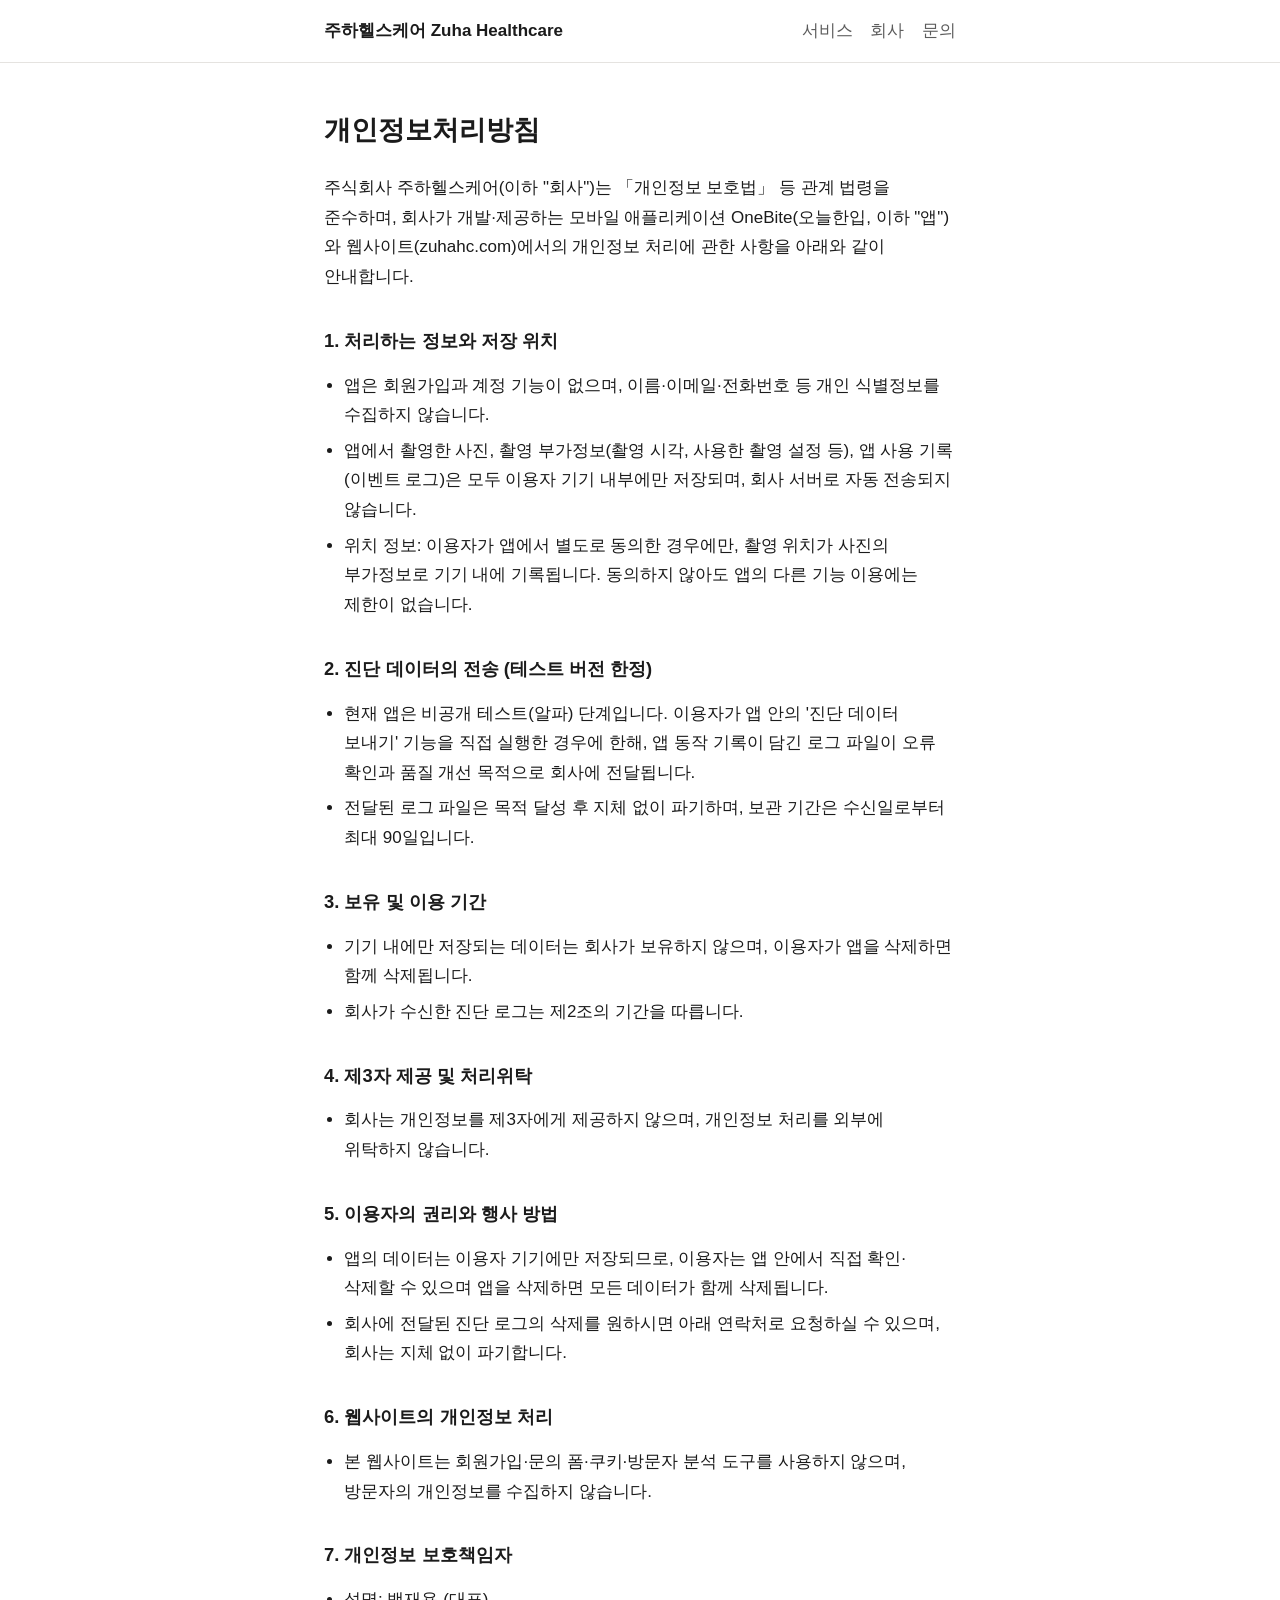
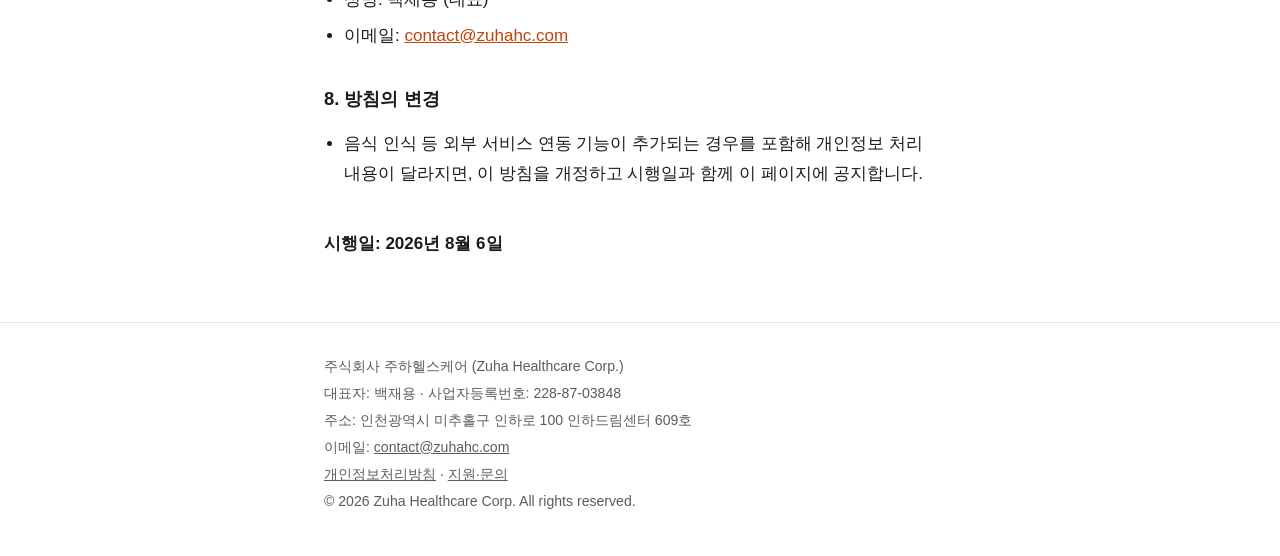
==== privacy/index.html @ 42229acb "Add files via upload hp v0.1" ====
<!doctype html>
<html lang="ko">
<head>
  <meta charset="utf-8">
  <meta name="viewport" content="width=device-width, initial-scale=1">
  <meta name="theme-color" content="#FFFFFF">
  <title>개인정보처리방침 — 주하헬스케어</title>
  <meta name="description" content="OneBite 앱과 주하헬스케어 웹사이트의 개인정보 처리에 관한 안내입니다.">
  <link rel="canonical" href="https://zuhahc.com/privacy/">
  <meta property="og:title" content="개인정보처리방침 — 주하헬스케어">
  <meta property="og:description" content="OneBite 앱과 주하헬스케어 웹사이트의 개인정보 처리에 관한 안내입니다.">
  <meta property="og:type" content="website">
  <meta property="og:url" content="https://zuhahc.com/privacy/">
  <meta property="og:image" content="https://zuhahc.com/assets/og-image.png">
  <link rel="icon" href="/assets/favicon.svg" type="image/svg+xml">
  <link rel="apple-touch-icon" href="/assets/apple-touch-icon.png">
  <link rel="stylesheet" href="/assets/style.css">
</head>
<body>
  <header class="site-header">
    <div class="wrap">
      <a class="logo" href="/">주하헬스케어 <span lang="en">Zuha Healthcare</span></a>
      <nav aria-label="주요 메뉴">
        <a href="/#service">서비스</a>
        <a href="/#company">회사</a>
        <a href="/#contact">문의</a>
      </nav>
    </div>
  </header>

  <main class="page wrap">
    <h1>개인정보처리방침</h1>
    <p>주식회사 주하헬스케어(이하 "회사")는 「개인정보 보호법」 등 관계 법령을 준수하며, 회사가 개발·제공하는 모바일 애플리케이션 OneBite(오늘한입, 이하 "앱")와 웹사이트(zuhahc.com)에서의 개인정보 처리에 관한 사항을 아래와 같이 안내합니다.</p>

    <h2>1. 처리하는 정보와 저장 위치</h2>
    <ul>
      <li>앱은 회원가입과 계정 기능이 없으며, 이름·이메일·전화번호 등 개인 식별정보를 수집하지 않습니다.</li>
      <li>앱에서 촬영한 사진, 촬영 부가정보(촬영 시각, 사용한 촬영 설정 등), 앱 사용 기록(이벤트 로그)은 모두 이용자 기기 내부에만 저장되며, 회사 서버로 자동 전송되지 않습니다.</li>
      <li>위치 정보: 이용자가 앱에서 별도로 동의한 경우에만, 촬영 위치가 사진의 부가정보로 기기 내에 기록됩니다. 동의하지 않아도 앱의 다른 기능 이용에는 제한이 없습니다.</li>
    </ul>

    <h2>2. 진단 데이터의 전송 (테스트 버전 한정)</h2>
    <ul>
      <li>현재 앱은 비공개 테스트(알파) 단계입니다. 이용자가 앱 안의 '진단 데이터 보내기' 기능을 직접 실행한 경우에 한해, 앱 동작 기록이 담긴 로그 파일이 오류 확인과 품질 개선 목적으로 회사에 전달됩니다.</li>
      <li>전달된 로그 파일은 목적 달성 후 지체 없이 파기하며, 보관 기간은 수신일로부터 최대 90일입니다.</li>
    </ul>

    <h2>3. 보유 및 이용 기간</h2>
    <ul>
      <li>기기 내에만 저장되는 데이터는 회사가 보유하지 않으며, 이용자가 앱을 삭제하면 함께 삭제됩니다.</li>
      <li>회사가 수신한 진단 로그는 제2조의 기간을 따릅니다.</li>
    </ul>

    <h2>4. 제3자 제공 및 처리위탁</h2>
    <ul>
      <li>회사는 개인정보를 제3자에게 제공하지 않으며, 개인정보 처리를 외부에 위탁하지 않습니다.</li>
    </ul>

    <h2>5. 이용자의 권리와 행사 방법</h2>
    <ul>
      <li>앱의 데이터는 이용자 기기에만 저장되므로, 이용자는 앱 안에서 직접 확인·삭제할 수 있으며 앱을 삭제하면 모든 데이터가 함께 삭제됩니다.</li>
      <li>회사에 전달된 진단 로그의 삭제를 원하시면 아래 연락처로 요청하실 수 있으며, 회사는 지체 없이 파기합니다.</li>
    </ul>

    <h2>6. 웹사이트의 개인정보 처리</h2>
    <ul>
      <li>본 웹사이트는 회원가입·문의 폼·쿠키·방문자 분석 도구를 사용하지 않으며, 방문자의 개인정보를 수집하지 않습니다.</li>
    </ul>

    <h2>7. 개인정보 보호책임자</h2>
    <ul>
      <li>성명: 백재용 (대표)</li>
      <li>이메일: <a href="mailto:contact@zuhahc.com">contact@zuhahc.com</a></li>
    </ul>

    <h2>8. 방침의 변경</h2>
    <ul>
      <li>음식 인식 등 외부 서비스 연동 기능이 추가되는 경우를 포함해 개인정보 처리 내용이 달라지면, 이 방침을 개정하고 시행일과 함께 이 페이지에 공지합니다.</li>
    </ul>

    <p class="effective-date">시행일: 2026년 8월 6일</p>
  </main>

  <footer class="site-footer">
    <div class="wrap">
      <p>주식회사 주하헬스케어 (Zuha Healthcare Corp.)</p>
      <p>대표자: 백재용 · 사업자등록번호: 228-87-03848</p>
      <p>주소: 인천광역시 미추홀구 인하로 100 인하드림센터 609호</p>
      <p>이메일: <a href="mailto:contact@zuhahc.com">contact@zuhahc.com</a></p>
      <p><a href="/privacy/">개인정보처리방침</a> · <a href="/support/">지원·문의</a></p>
      <p lang="en">© 2026 Zuha Healthcare Corp. All rights reserved.</p>
    </div>
  </footer>
</body>
</html>
---- assets/style.css ----
/* 주하헬스케어 웹사이트 — 문서형 미니멀 공통 스타일 */
:root {
  --bg: #ffffff;
  --bg-soft: #f7f7f5; /* 기능 카드·상태 배지 배경 */
  --text: #1b1b1b;
  --text-sub: #5c5c5c;
  --line: #e5e3e0;
  --accent: #c2410c; /* 링크·강조. OneBite C1(#FF6A00)을 본문 대비(AA) 확보 수준으로 낮춘 값 */
  --accent-bright: #ff6a00; /* 파비콘·액센트 바 등 비텍스트 장식 한정 */
}

* {
  box-sizing: border-box;
}

html {
  -webkit-text-size-adjust: 100%;
}

body {
  margin: 0;
  background: var(--bg);
  color: var(--text);
  font-family: -apple-system, BlinkMacSystemFont, "Apple SD Gothic Neo", "Segoe UI", "Noto Sans KR", "Malgun Gothic", sans-serif;
  font-size: 17px;
  line-height: 1.75;
  word-break: keep-all;
  overflow-wrap: break-word;
}

.wrap {
  max-width: 42rem;
  margin: 0 auto;
  padding-left: 1.25rem;
  padding-right: 1.25rem;
}

a {
  color: var(--accent);
}

a:focus-visible {
  outline: 2px solid var(--accent);
  outline-offset: 2px;
}

/* 헤더 */
.site-header {
  border-bottom: 1px solid var(--line);
}

.site-header .wrap {
  display: flex;
  flex-wrap: wrap;
  align-items: baseline;
  justify-content: space-between;
  gap: 0.25rem 1rem;
  padding-top: 1rem;
  padding-bottom: 1rem;
}

.logo {
  font-weight: 700;
  color: var(--text);
  text-decoration: none;
}

.site-header nav {
  display: flex;
  gap: 1.1rem;
}

.site-header nav a {
  color: var(--text-sub);
  text-decoration: none;
}

.site-header nav a:hover {
  color: var(--accent);
  text-decoration: underline;
}

/* 히어로 — 뷰파인더 프레임(사이트 유일의 그래픽 장식) */
.hero {
  padding-top: 3.5rem;
  padding-bottom: 0.5rem;
}

.viewfinder {
  padding: 2.25rem 1.75rem;
  background-image:
    linear-gradient(var(--line), var(--line)),
    linear-gradient(var(--line), var(--line)),
    linear-gradient(var(--line), var(--line)),
    linear-gradient(var(--line), var(--line)),
    linear-gradient(var(--line), var(--line)),
    linear-gradient(var(--line), var(--line)),
    linear-gradient(var(--line), var(--line)),
    linear-gradient(var(--line), var(--line));
  background-position:
    left top, left top,
    right top, right top,
    left bottom, left bottom,
    right bottom, right bottom;
  background-size:
    28px 2px, 2px 28px,
    28px 2px, 2px 28px,
    28px 2px, 2px 28px,
    28px 2px, 2px 28px;
  background-repeat: no-repeat;
}

.hero h1 {
  margin: 0;
  font-size: 1.85rem;
  line-height: 1.45;
}

.hero .lede {
  margin: 1.5rem 0 0;
  color: var(--text-sub);
}

.status {
  display: inline-block;
  margin-top: 1.5rem;
  padding: 0.3rem 0.9rem;
  background: var(--bg-soft);
  border: 1px solid var(--line);
  border-radius: 999px;
  font-size: 0.92rem;
  color: var(--text-sub);
}

/* 본문 섹션 */
main section {
  padding-top: 2.75rem;
  scroll-margin-top: 1.25rem;
}

h2 {
  margin: 0 0 1rem;
  font-size: 1.35rem;
  line-height: 1.4;
}

/* 상태 배지 */
.badge {
  display: inline-block;
  vertical-align: 0.14em;
  margin-left: 0.35rem;
  padding: 0.05rem 0.55rem;
  background: var(--bg-soft);
  border: 1px solid var(--line);
  border-radius: 999px;
  font-size: 0.78rem;
  font-weight: 400;
  color: var(--text-sub);
  white-space: nowrap;
}

/* 4대 기능 카드 */
.features {
  display: grid;
  grid-template-columns: 1fr 1fr;
  gap: 1rem;
  margin: 1.75rem 0;
}

.feature {
  background: var(--bg-soft);
  border-radius: 10px;
  padding: 1.1rem 1.25rem;
}

.feature h3 {
  margin: 0 0 0.4rem;
  font-size: 1.02rem;
  line-height: 1.5;
}

.feature p {
  margin: 0;
  font-size: 0.95rem;
  color: var(--text-sub);
}

@media (max-width: 640px) {
  .features {
    grid-template-columns: 1fr;
  }
}

/* 연락처 */
.contact-list {
  margin: 1rem 0 0;
  padding-left: 1.25rem;
}

.contact-list li {
  margin: 0.35rem 0;
}

/* 영문 회사 개요 */
.about-en {
  margin-top: 3rem;
  border-top: 1px solid var(--line);
}

.about-en address {
  font-style: normal;
  color: var(--text-sub);
}

/* 서브 페이지(개인정보처리방침·지원) */
.page {
  padding-top: 3rem;
}

.page h1 {
  margin: 0 0 1.5rem;
  font-size: 1.7rem;
  line-height: 1.4;
}

.page h2 {
  margin-top: 2.25rem;
  font-size: 1.15rem;
}

.page ul {
  padding-left: 1.25rem;
}

.page li {
  margin: 0.35rem 0;
}

.effective-date {
  margin-top: 2.5rem;
  font-weight: 700;
}

.faq dt {
  margin-top: 1.25rem;
  font-weight: 700;
}

.faq dd {
  margin: 0.25rem 0 0;
}

/* 푸터 — 법인 정보 */
.site-footer {
  margin-top: 4rem;
  border-top: 1px solid var(--line);
}

.site-footer .wrap {
  padding-top: 1.75rem;
  padding-bottom: 2.5rem;
  font-size: 0.88rem;
  color: var(--text-sub);
}

.site-footer p {
  margin: 0.15rem 0;
}

.site-footer a {
  color: var(--text-sub);
}

@media (max-width: 480px) {
  .hero h1 {
    font-size: 1.55rem;
  }

  .viewfinder {
    padding: 1.75rem 1.25rem;
  }
}
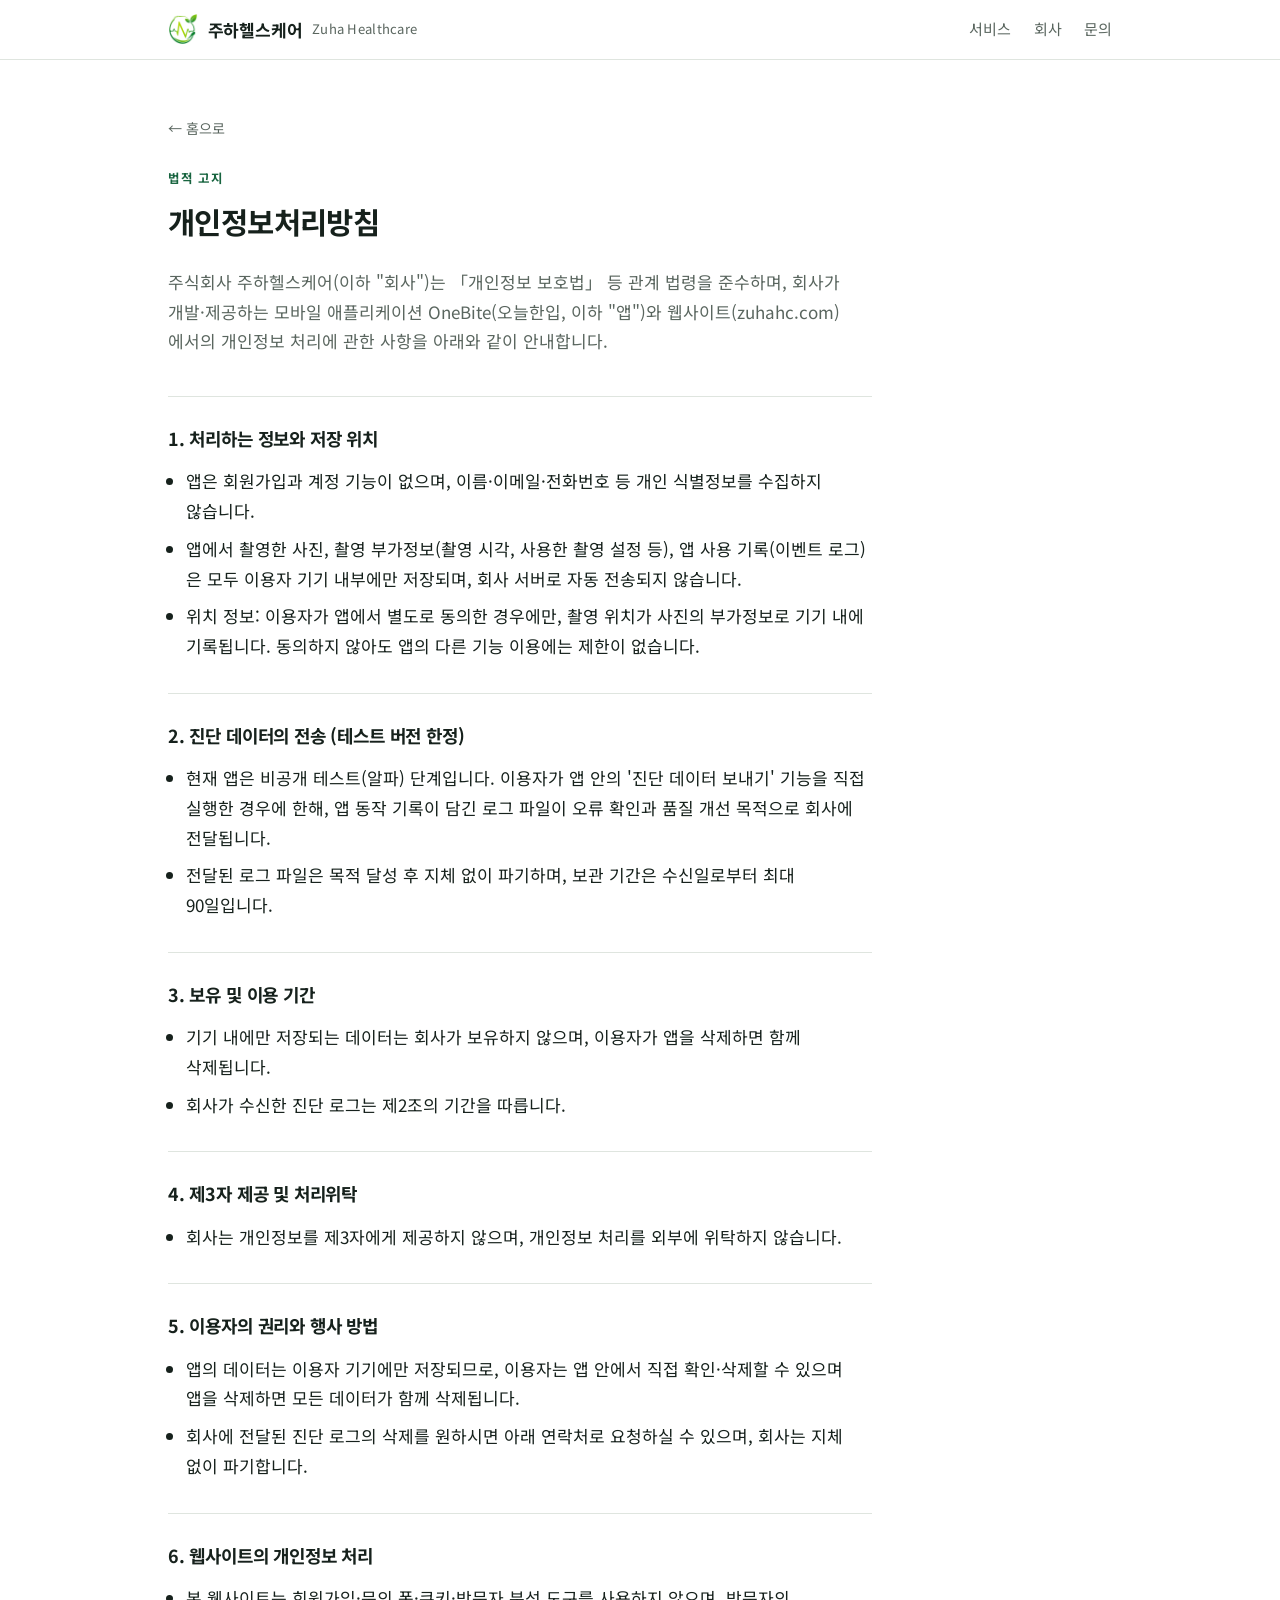
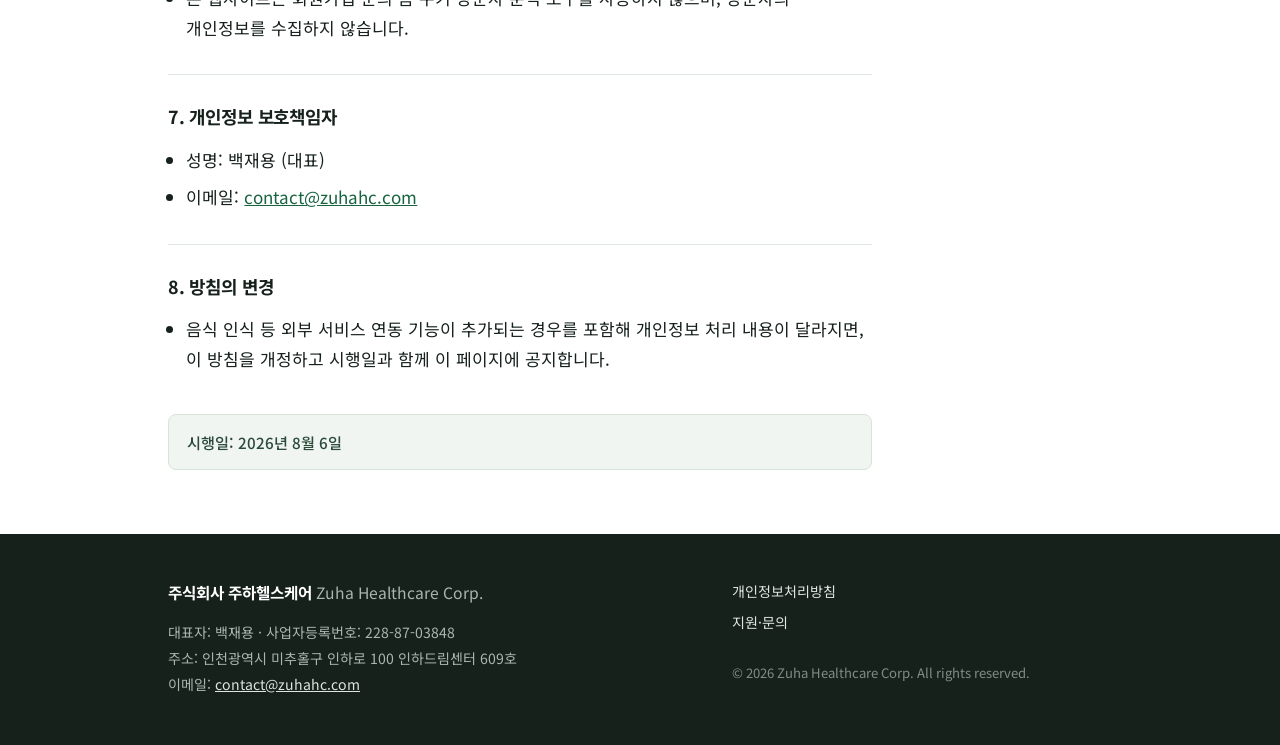
==== commit 11a65c16: "Add files via upload" ====
--- a/privacy/index.html
+++ b/privacy/index.html
@@ -12,14 +12,21 @@
   <meta property="og:type" content="website">
   <meta property="og:url" content="https://zuhahc.com/privacy/">
   <meta property="og:image" content="https://zuhahc.com/assets/og-image.png">
-  <link rel="icon" href="/assets/favicon.svg" type="image/svg+xml">
+  <link rel="icon" href="/assets/favicon.png" type="image/png" sizes="96x96">
   <link rel="apple-touch-icon" href="/assets/apple-touch-icon.png">
+  <link rel="preconnect" href="https://fonts.googleapis.com">
+  <link rel="preconnect" href="https://fonts.gstatic.com" crossorigin>
+  <link href="https://fonts.googleapis.com/css2?family=Noto+Sans+KR:wght@400;500;700&display=swap" rel="stylesheet">
   <link rel="stylesheet" href="/assets/style.css">
 </head>
 <body>
   <header class="site-header">
     <div class="wrap">
-      <a class="logo" href="/">주하헬스케어 <span lang="en">Zuha Healthcare</span></a>
+      <a class="logo" href="/">
+        <img class="logo-mark" src="/assets/logo.png" width="30" height="30" alt="" aria-hidden="true">
+        주하헬스케어
+        <span class="logo-en" lang="en">Zuha Healthcare</span>
+      </a>
       <nav aria-label="주요 메뉴">
         <a href="/#service">서비스</a>
         <a href="/#company">회사</a>
@@ -29,66 +36,75 @@
   </header>
 
   <main class="page wrap">
+    <a class="back-link" href="/">← 홈으로</a>
+    <p class="eyebrow">법적 고지</p>
     <h1>개인정보처리방침</h1>
-    <p>주식회사 주하헬스케어(이하 "회사")는 「개인정보 보호법」 등 관계 법령을 준수하며, 회사가 개발·제공하는 모바일 애플리케이션 OneBite(오늘한입, 이하 "앱")와 웹사이트(zuhahc.com)에서의 개인정보 처리에 관한 사항을 아래와 같이 안내합니다.</p>
+    <p class="intro">주식회사 주하헬스케어(이하 "회사")는 「개인정보 보호법」 등 관계 법령을 준수하며, 회사가 개발·제공하는 모바일 애플리케이션 OneBite(오늘한입, 이하 "앱")와 웹사이트(zuhahc.com)에서의 개인정보 처리에 관한 사항을 아래와 같이 안내합니다.</p>
 
-    <h2>1. 처리하는 정보와 저장 위치</h2>
-    <ul>
-      <li>앱은 회원가입과 계정 기능이 없으며, 이름·이메일·전화번호 등 개인 식별정보를 수집하지 않습니다.</li>
-      <li>앱에서 촬영한 사진, 촬영 부가정보(촬영 시각, 사용한 촬영 설정 등), 앱 사용 기록(이벤트 로그)은 모두 이용자 기기 내부에만 저장되며, 회사 서버로 자동 전송되지 않습니다.</li>
-      <li>위치 정보: 이용자가 앱에서 별도로 동의한 경우에만, 촬영 위치가 사진의 부가정보로 기기 내에 기록됩니다. 동의하지 않아도 앱의 다른 기능 이용에는 제한이 없습니다.</li>
-    </ul>
+    <div class="page-body">
+      <h2>1. 처리하는 정보와 저장 위치</h2>
+      <ul>
+        <li>앱은 회원가입과 계정 기능이 없으며, 이름·이메일·전화번호 등 개인 식별정보를 수집하지 않습니다.</li>
+        <li>앱에서 촬영한 사진, 촬영 부가정보(촬영 시각, 사용한 촬영 설정 등), 앱 사용 기록(이벤트 로그)은 모두 이용자 기기 내부에만 저장되며, 회사 서버로 자동 전송되지 않습니다.</li>
+        <li>위치 정보: 이용자가 앱에서 별도로 동의한 경우에만, 촬영 위치가 사진의 부가정보로 기기 내에 기록됩니다. 동의하지 않아도 앱의 다른 기능 이용에는 제한이 없습니다.</li>
+      </ul>
 
-    <h2>2. 진단 데이터의 전송 (테스트 버전 한정)</h2>
-    <ul>
-      <li>현재 앱은 비공개 테스트(알파) 단계입니다. 이용자가 앱 안의 '진단 데이터 보내기' 기능을 직접 실행한 경우에 한해, 앱 동작 기록이 담긴 로그 파일이 오류 확인과 품질 개선 목적으로 회사에 전달됩니다.</li>
-      <li>전달된 로그 파일은 목적 달성 후 지체 없이 파기하며, 보관 기간은 수신일로부터 최대 90일입니다.</li>
-    </ul>
+      <h2>2. 진단 데이터의 전송 (테스트 버전 한정)</h2>
+      <ul>
+        <li>현재 앱은 비공개 테스트(알파) 단계입니다. 이용자가 앱 안의 '진단 데이터 보내기' 기능을 직접 실행한 경우에 한해, 앱 동작 기록이 담긴 로그 파일이 오류 확인과 품질 개선 목적으로 회사에 전달됩니다.</li>
+        <li>전달된 로그 파일은 목적 달성 후 지체 없이 파기하며, 보관 기간은 수신일로부터 최대 90일입니다.</li>
+      </ul>
 
-    <h2>3. 보유 및 이용 기간</h2>
-    <ul>
-      <li>기기 내에만 저장되는 데이터는 회사가 보유하지 않으며, 이용자가 앱을 삭제하면 함께 삭제됩니다.</li>
-      <li>회사가 수신한 진단 로그는 제2조의 기간을 따릅니다.</li>
-    </ul>
+      <h2>3. 보유 및 이용 기간</h2>
+      <ul>
+        <li>기기 내에만 저장되는 데이터는 회사가 보유하지 않으며, 이용자가 앱을 삭제하면 함께 삭제됩니다.</li>
+        <li>회사가 수신한 진단 로그는 제2조의 기간을 따릅니다.</li>
+      </ul>
 
-    <h2>4. 제3자 제공 및 처리위탁</h2>
-    <ul>
-      <li>회사는 개인정보를 제3자에게 제공하지 않으며, 개인정보 처리를 외부에 위탁하지 않습니다.</li>
-    </ul>
+      <h2>4. 제3자 제공 및 처리위탁</h2>
+      <ul>
+        <li>회사는 개인정보를 제3자에게 제공하지 않으며, 개인정보 처리를 외부에 위탁하지 않습니다.</li>
+      </ul>
 
-    <h2>5. 이용자의 권리와 행사 방법</h2>
-    <ul>
-      <li>앱의 데이터는 이용자 기기에만 저장되므로, 이용자는 앱 안에서 직접 확인·삭제할 수 있으며 앱을 삭제하면 모든 데이터가 함께 삭제됩니다.</li>
-      <li>회사에 전달된 진단 로그의 삭제를 원하시면 아래 연락처로 요청하실 수 있으며, 회사는 지체 없이 파기합니다.</li>
-    </ul>
+      <h2>5. 이용자의 권리와 행사 방법</h2>
+      <ul>
+        <li>앱의 데이터는 이용자 기기에만 저장되므로, 이용자는 앱 안에서 직접 확인·삭제할 수 있으며 앱을 삭제하면 모든 데이터가 함께 삭제됩니다.</li>
+        <li>회사에 전달된 진단 로그의 삭제를 원하시면 아래 연락처로 요청하실 수 있으며, 회사는 지체 없이 파기합니다.</li>
+      </ul>
 
-    <h2>6. 웹사이트의 개인정보 처리</h2>
-    <ul>
-      <li>본 웹사이트는 회원가입·문의 폼·쿠키·방문자 분석 도구를 사용하지 않으며, 방문자의 개인정보를 수집하지 않습니다.</li>
-    </ul>
+      <h2>6. 웹사이트의 개인정보 처리</h2>
+      <ul>
+        <li>본 웹사이트는 회원가입·문의 폼·쿠키·방문자 분석 도구를 사용하지 않으며, 방문자의 개인정보를 수집하지 않습니다.</li>
+      </ul>
 
-    <h2>7. 개인정보 보호책임자</h2>
-    <ul>
-      <li>성명: 백재용 (대표)</li>
-      <li>이메일: <a href="mailto:contact@zuhahc.com">contact@zuhahc.com</a></li>
-    </ul>
+      <h2>7. 개인정보 보호책임자</h2>
+      <ul>
+        <li>성명: 백재용 (대표)</li>
+        <li>이메일: <a href="mailto:contact@zuhahc.com">contact@zuhahc.com</a></li>
+      </ul>
 
-    <h2>8. 방침의 변경</h2>
-    <ul>
-      <li>음식 인식 등 외부 서비스 연동 기능이 추가되는 경우를 포함해 개인정보 처리 내용이 달라지면, 이 방침을 개정하고 시행일과 함께 이 페이지에 공지합니다.</li>
-    </ul>
+      <h2>8. 방침의 변경</h2>
+      <ul>
+        <li>음식 인식 등 외부 서비스 연동 기능이 추가되는 경우를 포함해 개인정보 처리 내용이 달라지면, 이 방침을 개정하고 시행일과 함께 이 페이지에 공지합니다.</li>
+      </ul>
 
-    <p class="effective-date">시행일: 2026년 8월 6일</p>
+      <p class="effective-date">시행일: 2026년 8월 6일</p>
+    </div>
   </main>
 
   <footer class="site-footer">
     <div class="wrap">
-      <p>주식회사 주하헬스케어 (Zuha Healthcare Corp.)</p>
-      <p>대표자: 백재용 · 사업자등록번호: 228-87-03848</p>
-      <p>주소: 인천광역시 미추홀구 인하로 100 인하드림센터 609호</p>
-      <p>이메일: <a href="mailto:contact@zuhahc.com">contact@zuhahc.com</a></p>
-      <p><a href="/privacy/">개인정보처리방침</a> · <a href="/support/">지원·문의</a></p>
-      <p lang="en">© 2026 Zuha Healthcare Corp. All rights reserved.</p>
+      <div>
+        <p class="corp-name">주식회사 주하헬스케어 <span lang="en">Zuha Healthcare Corp.</span></p>
+        <p>대표자: 백재용 · 사업자등록번호: 228-87-03848</p>
+        <p>주소: 인천광역시 미추홀구 인하로 100 인하드림센터 609호</p>
+        <p>이메일: <a href="mailto:contact@zuhahc.com">contact@zuhahc.com</a></p>
+      </div>
+      <div class="footer-links">
+        <a href="/privacy/">개인정보처리방침</a>
+        <a href="/support/">지원·문의</a>
+        <p class="copyright" lang="en">© 2026 Zuha Healthcare Corp. All rights reserved.</p>
+      </div>
     </div>
   </footer>
 </body>
--- a/assets/style.css
+++ b/assets/style.css
@@ -1,282 +1,372 @@
 /* 주하헬스케어 웹사이트 — 문서형 미니멀 공통 스타일 */
 :root {
   --bg: #ffffff;
-  --bg-soft: #f7f7f5; /* 기능 카드·상태 배지 배경 */
-  --text: #1b1b1b;
-  --text-sub: #5c5c5c;
-  --line: #e5e3e0;
-  --accent: #c2410c; /* 링크·강조. OneBite C1(#FF6A00)을 본문 대비(AA) 확보 수준으로 낮춘 값 */
-  --accent-bright: #ff6a00; /* 파비콘·액센트 바 등 비텍스트 장식 한정 */
-}
-
-* {
-  box-sizing: border-box;
-}
-
-html {
-  -webkit-text-size-adjust: 100%;
-}
+  --bg-soft: #f7faf7;      /* 카드·섹션 배경 */
+  --bg-tint: #f0f5f1;      /* 강조 박스·상태 배지 */
+  --text: #16211c;
+  --text-sub: #5a665f;
+  --line: #dfe5df;
+  --line-soft: #e4ebe4;
+  --line-tint: #d7e3d9;
+  --accent: #17643f;       /* 링크·강조 (본문 대비 AA 확보) */
+  --accent-deep: #0f4529;  /* hover */
+  --accent-ink: #2b4a3a;   /* 틴트 배경 위 텍스트 */
+  --wrap: 62rem;
+}
+
+* { box-sizing: border-box; }
+html { -webkit-text-size-adjust: 100%; scroll-behavior: smooth; }
 
 body {
   margin: 0;
   background: var(--bg);
   color: var(--text);
-  font-family: -apple-system, BlinkMacSystemFont, "Apple SD Gothic Neo", "Segoe UI", "Noto Sans KR", "Malgun Gothic", sans-serif;
+  font-family: "Noto Sans KR", -apple-system, BlinkMacSystemFont, "Apple SD Gothic Neo", "Segoe UI", "Malgun Gothic", sans-serif;
   font-size: 17px;
   line-height: 1.75;
   word-break: keep-all;
   overflow-wrap: break-word;
 }
 
+img { max-width: 100%; }
+
 .wrap {
-  max-width: 42rem;
+  max-width: var(--wrap);
   margin: 0 auto;
-  padding-left: 1.25rem;
-  padding-right: 1.25rem;
-}
-
-a {
-  color: var(--accent);
-}
-
-a:focus-visible {
-  outline: 2px solid var(--accent);
-  outline-offset: 2px;
-}
+  padding-left: 1.5rem;
+  padding-right: 1.5rem;
+}
+
+a { color: var(--accent); }
+a:hover { color: var(--accent-deep); }
+a:focus-visible { outline: 2px solid var(--accent); outline-offset: 2px; border-radius: 3px; }
 
 /* 헤더 */
 .site-header {
+  position: sticky;
+  top: 0;
+  z-index: 20;
+  background: rgba(255, 255, 255, 0.92);
+  backdrop-filter: saturate(180%) blur(12px);
+  -webkit-backdrop-filter: saturate(180%) blur(12px);
   border-bottom: 1px solid var(--line);
 }
 
 .site-header .wrap {
   display: flex;
   flex-wrap: wrap;
-  align-items: baseline;
+  align-items: center;
   justify-content: space-between;
-  gap: 0.25rem 1rem;
-  padding-top: 1rem;
-  padding-bottom: 1rem;
+  gap: 0.5rem 1.5rem;
+  padding-top: 0.9rem;
+  padding-bottom: 0.9rem;
 }
 
 .logo {
+  display: flex;
+  align-items: center;
+  gap: 0.6rem;
+  color: var(--text);
   font-weight: 700;
-  color: var(--text);
+  letter-spacing: -0.01em;
   text-decoration: none;
 }
 
-.site-header nav {
-  display: flex;
-  gap: 1.1rem;
-}
-
-.site-header nav a {
+.logo:hover { color: var(--text); }
+
+.logo-mark {
+  display: block;
+  width: 30px;
+  height: 30px;
+  flex: none;
+}
+
+.logo-en {
+  font-size: 0.82rem;
+  font-weight: 400;
   color: var(--text-sub);
-  text-decoration: none;
-}
-
-.site-header nav a:hover {
+  letter-spacing: 0.02em;
+}
+
+.site-header nav { display: flex; gap: 1.4rem; font-size: 0.94rem; }
+.site-header nav a { color: var(--text-sub); text-decoration: none; }
+.site-header nav a:hover { color: var(--accent); }
+
+/* 섹션 공통 */
+main section { border-top: 1px solid var(--line); scroll-margin-top: 4.5rem; }
+main section > .wrap { padding-top: 3.5rem; padding-bottom: 3.5rem; }
+
+.eyebrow {
+  margin: 0 0 0.7rem;
+  font-size: 0.78rem;
+  font-weight: 700;
+  letter-spacing: 0.14em;
   color: var(--accent);
-  text-decoration: underline;
-}
-
-/* 히어로 — 뷰파인더 프레임(사이트 유일의 그래픽 장식) */
-.hero {
-  padding-top: 3.5rem;
-  padding-bottom: 0.5rem;
-}
-
-.viewfinder {
-  padding: 2.25rem 1.75rem;
-  background-image:
-    linear-gradient(var(--line), var(--line)),
-    linear-gradient(var(--line), var(--line)),
-    linear-gradient(var(--line), var(--line)),
-    linear-gradient(var(--line), var(--line)),
-    linear-gradient(var(--line), var(--line)),
-    linear-gradient(var(--line), var(--line)),
-    linear-gradient(var(--line), var(--line)),
-    linear-gradient(var(--line), var(--line));
-  background-position:
-    left top, left top,
-    right top, right top,
-    left bottom, left bottom,
-    right bottom, right bottom;
-  background-size:
-    28px 2px, 2px 28px,
-    28px 2px, 2px 28px,
-    28px 2px, 2px 28px,
-    28px 2px, 2px 28px;
-  background-repeat: no-repeat;
-}
+}
+
+h2 { margin: 0 0 1.5rem; font-size: 1.5rem; line-height: 1.45; letter-spacing: -0.01em; }
+.measure { max-width: 42rem; }
+.measure p { margin: 0 0 1rem; text-wrap: pretty; }
+.measure p:last-child { margin-bottom: 0; }
+
+/* 히어로 */
+.hero.wrap {
+  display: grid;
+  grid-template-columns: 1.12fr 0.88fr;
+  gap: 3.5rem;
+  align-items: center;
+  padding-top: 4.25rem;
+  padding-bottom: 3.5rem;
+}
+
+.kicker { display: flex; align-items: center; gap: 0.6rem; margin-bottom: 1.4rem; }
+.kicker::before { content: ""; display: block; width: 26px; height: 2px; background: var(--accent); }
+.kicker span { font-size: 0.78rem; font-weight: 700; letter-spacing: 0.14em; color: var(--accent); }
 
 .hero h1 {
   margin: 0;
-  font-size: 1.85rem;
-  line-height: 1.45;
-}
-
-.hero .lede {
-  margin: 1.5rem 0 0;
-  color: var(--text-sub);
-}
+  font-size: 2.3rem;
+  line-height: 1.4;
+  letter-spacing: -0.02em;
+  text-wrap: pretty;
+}
+
+.hero .lede { margin: 1.5rem 0 0; color: var(--text-sub); max-width: 32rem; text-wrap: pretty; }
 
 .status {
+  display: inline-flex;
+  align-items: center;
+  gap: 0.5rem;
+  margin: 1.75rem 0 0;
+  padding: 0.4rem 0.95rem 0.4rem 0.75rem;
+  background: var(--bg-tint);
+  border: 1px solid var(--line-tint);
+  border-radius: 999px;
+  font-size: 0.9rem;
+  color: var(--accent-ink);
+}
+
+.status::before {
+  content: "";
+  display: block;
+  width: 7px;
+  height: 7px;
+  border-radius: 999px;
+  background: var(--accent);
+}
+
+/* 앱 화면 목업 */
+.mockup { text-align: center; }
+
+.device {
   display: inline-block;
-  margin-top: 1.5rem;
-  padding: 0.3rem 0.9rem;
+  padding: 9px;
+  background: #16211c;
+  border-radius: 40px;
+  box-shadow: 0 24px 48px -22px rgba(22, 33, 28, 0.55);
+}
+
+.device img { display: block; width: 244px; border-radius: 32px; }
+.mockup figcaption { margin: 0.9rem 0 0; font-size: 0.8rem; color: #8a948d; }
+
+/* 기능 카드 */
+.features {
+  display: grid;
+  grid-template-columns: repeat(3, 1fr);
+  gap: 1rem;
+  margin: 2.25rem 0 0;
+}
+
+.feature {
   background: var(--bg-soft);
-  border: 1px solid var(--line);
-  border-radius: 999px;
-  font-size: 0.92rem;
-  color: var(--text-sub);
-}
-
-/* 본문 섹션 */
-main section {
-  padding-top: 2.75rem;
-  scroll-margin-top: 1.25rem;
-}
-
-h2 {
-  margin: 0 0 1rem;
-  font-size: 1.35rem;
-  line-height: 1.4;
-}
-
-/* 상태 배지 */
+  border: 1px solid var(--line-soft);
+  border-radius: 12px;
+  padding: 1.35rem 1.4rem;
+}
+
+.feature::before {
+  content: "";
+  display: block;
+  width: 22px;
+  height: 2px;
+  background: #a9bdb0;
+  margin-bottom: 0.95rem;
+}
+
+.feature.is-active::before { background: var(--accent); }
+.feature h3 { margin: 0 0 0.5rem; font-size: 1.02rem; line-height: 1.5; }
+.feature p { margin: 0; font-size: 0.94rem; line-height: 1.65; color: var(--text-sub); }
+
 .badge {
   display: inline-block;
   vertical-align: 0.14em;
-  margin-left: 0.35rem;
+  margin-left: 0.2rem;
   padding: 0.05rem 0.55rem;
-  background: var(--bg-soft);
+  background: #fff;
   border: 1px solid var(--line);
   border-radius: 999px;
-  font-size: 0.78rem;
+  font-size: 0.74rem;
   font-weight: 400;
   color: var(--text-sub);
   white-space: nowrap;
 }
 
-/* 4대 기능 카드 */
-.features {
-  display: grid;
-  grid-template-columns: 1fr 1fr;
+.badge.is-active { border-color: var(--line-tint); color: var(--accent-ink); }
+
+/* 회사 정보 */
+#company { background: var(--bg-soft); }
+
+.corp-info {
+  display: grid;
+  grid-template-columns: repeat(2, minmax(0, 1fr));
+  gap: 0 3rem;
+  margin: 2.25rem 0 0;
+  max-width: 46rem;
+}
+
+.corp-info > div {
+  display: flex;
+  justify-content: space-between;
   gap: 1rem;
-  margin: 1.75rem 0;
-}
-
-.feature {
-  background: var(--bg-soft);
-  border-radius: 10px;
-  padding: 1.1rem 1.25rem;
-}
-
-.feature h3 {
-  margin: 0 0 0.4rem;
-  font-size: 1.02rem;
-  line-height: 1.5;
-}
-
-.feature p {
-  margin: 0;
+  padding: 0.8rem 0;
+  border-top: 1px solid var(--line);
   font-size: 0.95rem;
-  color: var(--text-sub);
-}
-
-@media (max-width: 640px) {
-  .features {
-    grid-template-columns: 1fr;
-  }
-}
-
-/* 연락처 */
-.contact-list {
-  margin: 1rem 0 0;
-  padding-left: 1.25rem;
-}
-
-.contact-list li {
-  margin: 0.35rem 0;
-}
+}
+
+.corp-info dt { color: var(--text-sub); white-space: nowrap; }
+.corp-info dd { margin: 0; font-weight: 500; text-align: right; }
+
+/* 문의 */
+.contact-card {
+  display: grid;
+  grid-template-columns: 1fr auto;
+  gap: 1.5rem 2rem;
+  align-items: center;
+  max-width: 46rem;
+  padding: 1.6rem 1.75rem;
+  background: var(--bg-tint);
+  border: 1px solid var(--line-tint);
+  border-radius: 12px;
+}
+
+.contact-card .label { margin: 0 0 0.35rem; font-size: 0.86rem; font-weight: 700; letter-spacing: 0.1em; color: var(--accent); }
+.contact-card .note { margin: 0; font-size: 0.95rem; color: var(--text-sub); }
+
+.btn-mail {
+  justify-self: end;
+  padding: 0.7rem 1.35rem;
+  background: var(--accent);
+  color: #fff;
+  border-radius: 8px;
+  text-decoration: none;
+  font-weight: 500;
+  font-size: 0.98rem;
+  white-space: nowrap;
+}
+
+.btn-mail:hover { background: var(--accent-deep); color: #fff; }
 
 /* 영문 회사 개요 */
-.about-en {
-  margin-top: 3rem;
-  border-top: 1px solid var(--line);
-}
-
 .about-en address {
   font-style: normal;
   color: var(--text-sub);
-}
-
-/* 서브 페이지(개인정보처리방침·지원) */
-.page {
-  padding-top: 3rem;
-}
-
-.page h1 {
-  margin: 0 0 1.5rem;
-  font-size: 1.7rem;
-  line-height: 1.4;
-}
-
-.page h2 {
-  margin-top: 2.25rem;
-  font-size: 1.15rem;
-}
-
-.page ul {
-  padding-left: 1.25rem;
-}
-
-.page li {
-  margin: 0.35rem 0;
-}
+  font-size: 0.95rem;
+  margin-top: 1rem;
+  padding-left: 1rem;
+  border-left: 2px solid var(--line);
+}
+
+/* 서브 페이지 */
+.page { padding-top: 3.25rem; padding-bottom: 4rem; }
+.back-link { display: inline-block; margin-bottom: 1.75rem; font-size: 0.88rem; color: var(--text-sub); text-decoration: none; }
+.back-link:hover { color: var(--accent); }
+.page h1 { margin: 0 0 1.5rem; font-size: 1.85rem; line-height: 1.4; letter-spacing: -0.02em; }
+.page .intro { margin: 0; max-width: 44rem; color: var(--text-sub); text-wrap: pretty; }
+.page-body { max-width: 44rem; margin-top: 2.5rem; }
+
+.page-body h2 {
+  margin: 2rem 0 0.9rem;
+  padding-top: 1.75rem;
+  border-top: 1px solid var(--line);
+  font-size: 1.12rem;
+  line-height: 1.5;
+}
+
+.page-body h2:first-child { margin-top: 0; }
+.page-body ul { margin: 0; padding-left: 1.15rem; display: grid; gap: 0.5rem; }
 
 .effective-date {
-  margin-top: 2.5rem;
-  font-weight: 700;
-}
-
-.faq dt {
-  margin-top: 1.25rem;
-  font-weight: 700;
-}
-
-.faq dd {
-  margin: 0.25rem 0 0;
-}
-
-/* 푸터 — 법인 정보 */
-.site-footer {
-  margin-top: 4rem;
-  border-top: 1px solid var(--line);
-}
+  margin: 2.5rem 0 0;
+  padding: 0.85rem 1.15rem;
+  background: var(--bg-tint);
+  border: 1px solid var(--line-tint);
+  border-radius: 8px;
+  font-size: 0.95rem;
+  font-weight: 500;
+  color: var(--accent-ink);
+}
+
+.support-cards {
+  display: grid;
+  grid-template-columns: repeat(2, minmax(0, 1fr));
+  gap: 1rem;
+  max-width: 44rem;
+  margin-top: 2rem;
+}
+
+.support-cards > div { padding: 1.25rem 1.4rem; border-radius: 12px; }
+.support-cards .primary { background: var(--bg-tint); border: 1px solid var(--line-tint); }
+.support-cards .plain { background: var(--bg-soft); border: 1px solid var(--line-soft); }
+.support-cards .label { margin: 0 0 0.35rem; font-size: 0.8rem; font-weight: 700; letter-spacing: 0.1em; }
+.support-cards .primary .label { color: var(--accent); }
+.support-cards .plain .label { color: var(--text-sub); }
+.support-cards p:last-child { margin: 0; font-weight: 500; }
+.support-cards a { color: var(--text); text-decoration: none; font-weight: 500; }
+.support-cards a:hover { color: var(--accent); }
+
+.faq { margin: 0; max-width: 44rem; }
+.faq > div { padding: 1.25rem 0; border-top: 1px solid var(--line); }
+.faq > div:last-child { border-bottom: 1px solid var(--line); }
+.faq dt { font-weight: 700; margin-bottom: 0.4rem; }
+.faq dd { margin: 0; color: var(--text-sub); text-wrap: pretty; }
+
+/* 푸터 */
+.site-footer { background: #16211c; color: #a9b6ad; }
 
 .site-footer .wrap {
-  padding-top: 1.75rem;
-  padding-bottom: 2.5rem;
+  display: grid;
+  grid-template-columns: 1.4fr 1fr;
+  gap: 2rem;
+  padding-top: 2.75rem;
+  padding-bottom: 3rem;
   font-size: 0.88rem;
-  color: var(--text-sub);
-}
-
-.site-footer p {
-  margin: 0.15rem 0;
-}
-
-.site-footer a {
-  color: var(--text-sub);
-}
-
-@media (max-width: 480px) {
-  .hero h1 {
-    font-size: 1.55rem;
-  }
-
-  .viewfinder {
-    padding: 1.75rem 1.25rem;
-  }
-}
+  line-height: 1.85;
+}
+
+.site-footer p { margin: 0; }
+.site-footer .corp-name { margin-bottom: 0.75rem; color: #fff; font-weight: 700; font-size: 0.98rem; }
+.site-footer .corp-name span { font-weight: 400; color: #a9b6ad; }
+.site-footer a { color: #dfe5df; }
+.site-footer a:hover { color: #fff; }
+.footer-links { display: grid; align-content: start; gap: 0.35rem; justify-items: start; }
+.footer-links a { text-decoration: none; }
+.footer-links .copyright { margin-top: 1.25rem; color: #7f8d84; font-size: 0.82rem; }
+
+/* 반응형 */
+@media (max-width: 900px) {
+  .hero.wrap { grid-template-columns: 1fr; gap: 2.5rem; padding-top: 3rem; }
+  .mockup { text-align: left; }
+  .features { grid-template-columns: 1fr 1fr; }
+}
+
+@media (max-width: 640px) {
+  body { font-size: 16px; }
+  .hero h1 { font-size: 1.75rem; }
+  .features { grid-template-columns: 1fr; }
+  .corp-info { grid-template-columns: 1fr; gap: 0; }
+  .contact-card { grid-template-columns: 1fr; }
+  .btn-mail { justify-self: start; }
+  .support-cards { grid-template-columns: 1fr; }
+  .site-footer .wrap { grid-template-columns: 1fr; gap: 1.5rem; }
+  .logo-en { display: none; }
+}
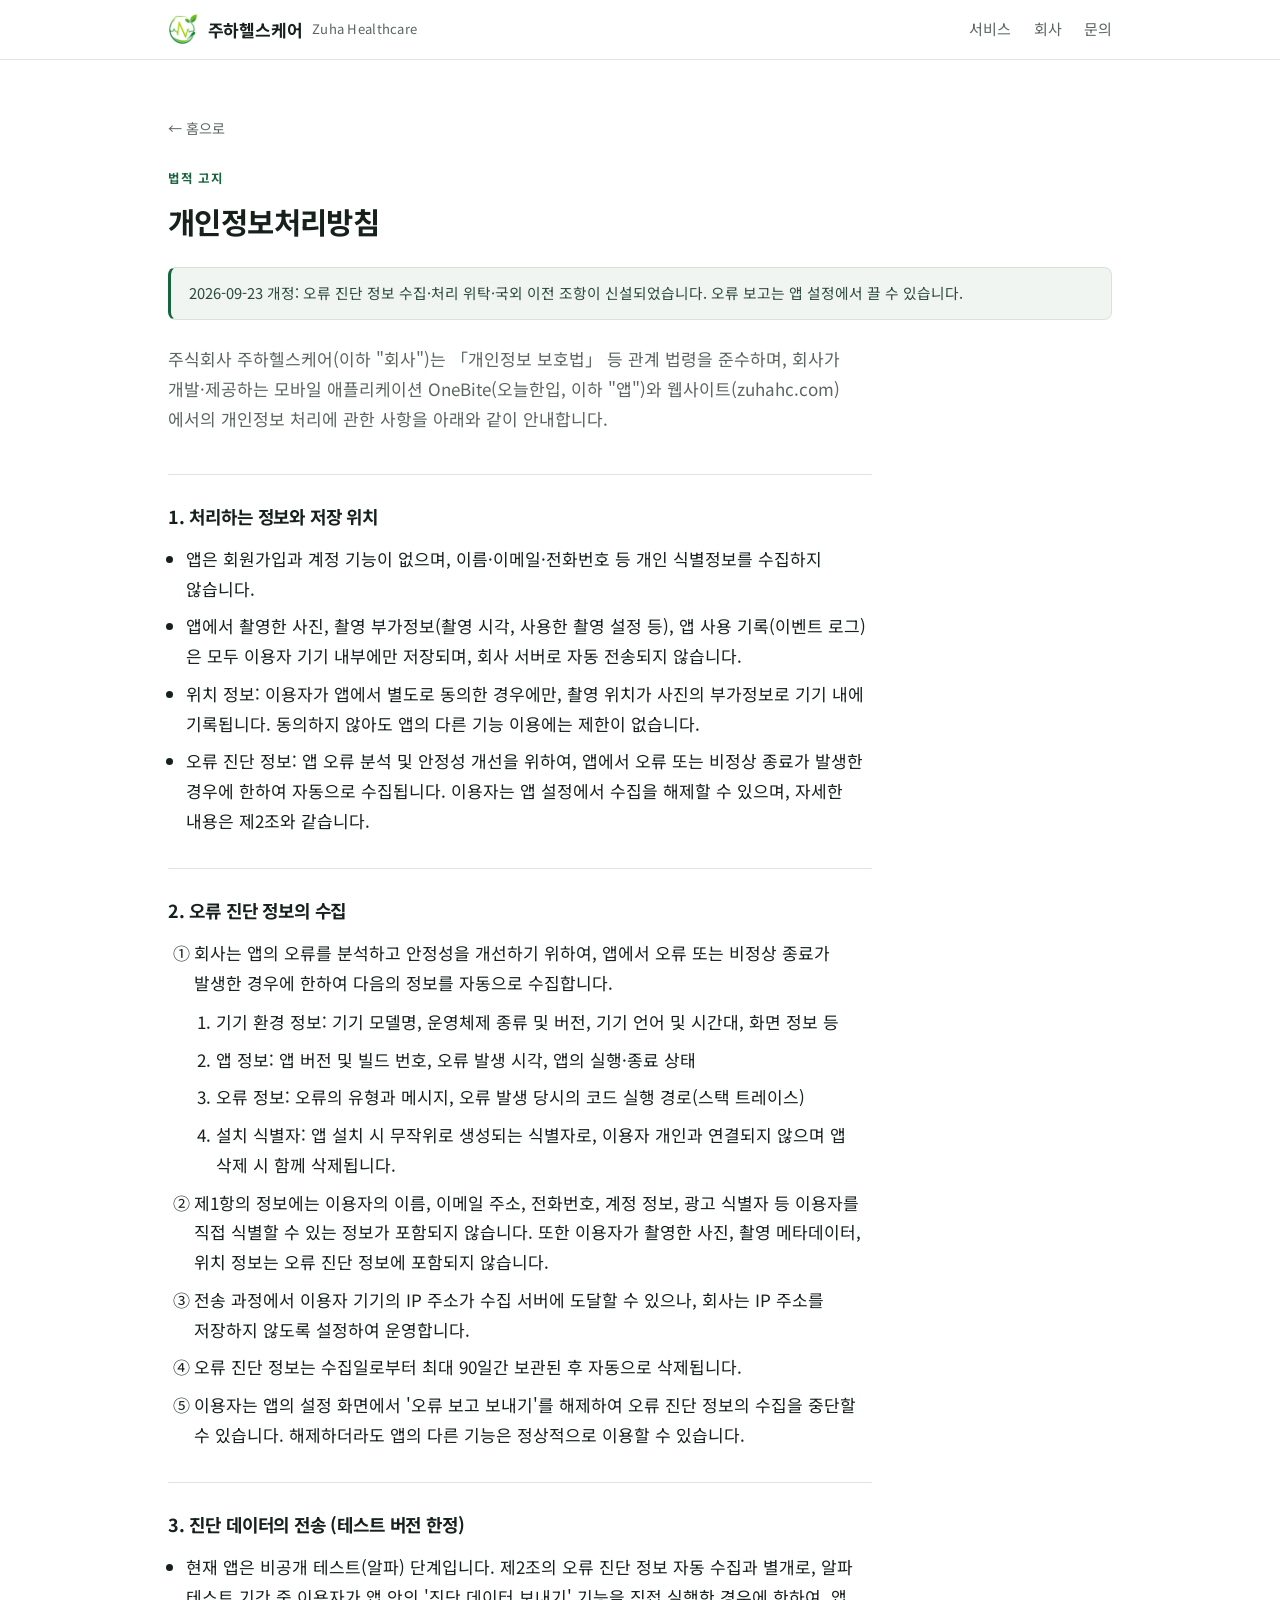
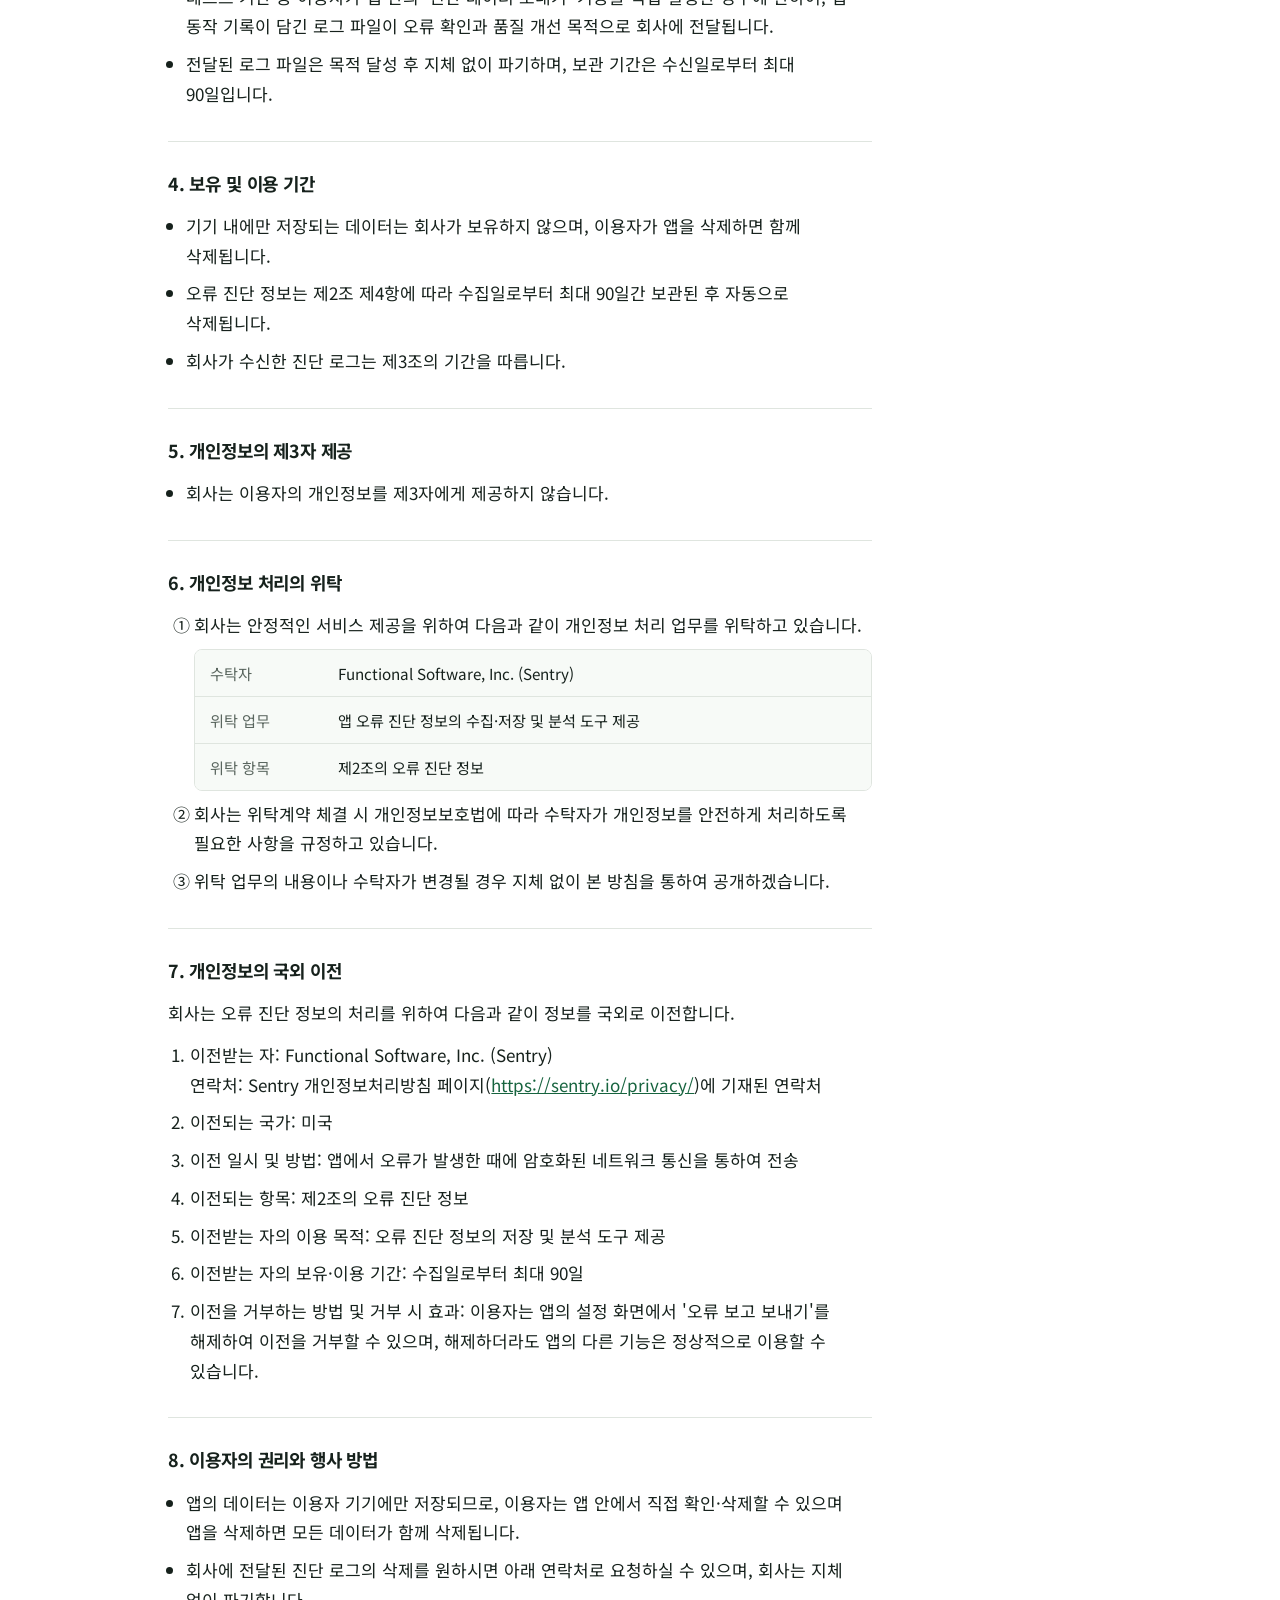
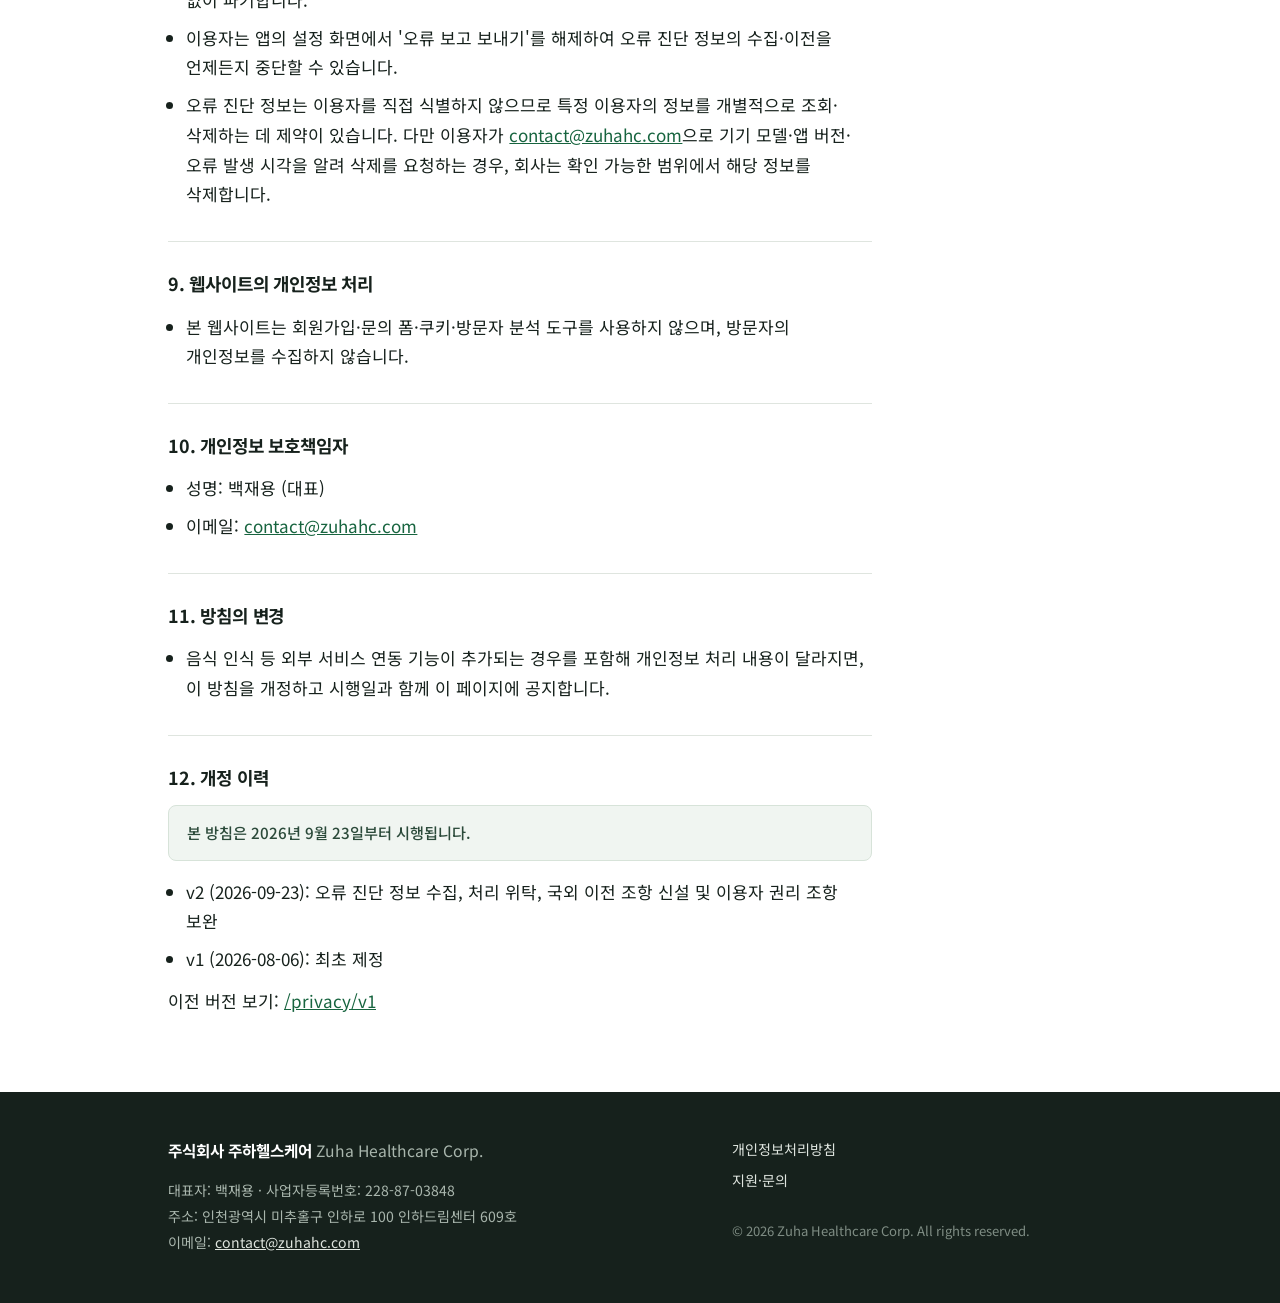
==== commit c7b5aa84: "Add files via upload" ====
--- a/privacy/index.html
+++ b/privacy/index.html
@@ -39,6 +39,8 @@
     <a class="back-link" href="/">← 홈으로</a>
     <p class="eyebrow">법적 고지</p>
     <h1>개인정보처리방침</h1>
+    <!-- 개정 안내 배너 — 시행 30일 후(2026-10-23 이후) 이 단락을 제거한다 (WEBSITE_PREP_v2 §3-2) -->
+    <p class="notice-banner">2026-09-23 개정: 오류 진단 정보 수집·처리 위탁·국외 이전 조항이 신설되었습니다. 오류 보고는 앱 설정에서 끌 수 있습니다.</p>
     <p class="intro">주식회사 주하헬스케어(이하 "회사")는 「개인정보 보호법」 등 관계 법령을 준수하며, 회사가 개발·제공하는 모바일 애플리케이션 OneBite(오늘한입, 이하 "앱")와 웹사이트(zuhahc.com)에서의 개인정보 처리에 관한 사항을 아래와 같이 안내합니다.</p>
 
     <div class="page-body">
@@ -47,48 +49,99 @@
         <li>앱은 회원가입과 계정 기능이 없으며, 이름·이메일·전화번호 등 개인 식별정보를 수집하지 않습니다.</li>
         <li>앱에서 촬영한 사진, 촬영 부가정보(촬영 시각, 사용한 촬영 설정 등), 앱 사용 기록(이벤트 로그)은 모두 이용자 기기 내부에만 저장되며, 회사 서버로 자동 전송되지 않습니다.</li>
         <li>위치 정보: 이용자가 앱에서 별도로 동의한 경우에만, 촬영 위치가 사진의 부가정보로 기기 내에 기록됩니다. 동의하지 않아도 앱의 다른 기능 이용에는 제한이 없습니다.</li>
+        <li>오류 진단 정보: 앱 오류 분석 및 안정성 개선을 위하여, 앱에서 오류 또는 비정상 종료가 발생한 경우에 한하여 자동으로 수집됩니다. 이용자는 앱 설정에서 수집을 해제할 수 있으며, 자세한 내용은 제2조와 같습니다.</li>
       </ul>
 
-      <h2>2. 진단 데이터의 전송 (테스트 버전 한정)</h2>
+      <h2 id="diagnostics">2. 오류 진단 정보의 수집</h2>
+      <ol class="clauses">
+        <li>회사는 앱의 오류를 분석하고 안정성을 개선하기 위하여, 앱에서 오류 또는 비정상 종료가 발생한 경우에 한하여 다음의 정보를 자동으로 수집합니다.
+          <ol class="items">
+            <li>기기 환경 정보: 기기 모델명, 운영체제 종류 및 버전, 기기 언어 및 시간대, 화면 정보 등</li>
+            <li>앱 정보: 앱 버전 및 빌드 번호, 오류 발생 시각, 앱의 실행·종료 상태</li>
+            <li>오류 정보: 오류의 유형과 메시지, 오류 발생 당시의 코드 실행 경로(스택 트레이스)</li>
+            <li>설치 식별자: 앱 설치 시 무작위로 생성되는 식별자로, 이용자 개인과 연결되지 않으며 앱 삭제 시 함께 삭제됩니다.</li>
+          </ol>
+        </li>
+        <li>제1항의 정보에는 이용자의 이름, 이메일 주소, 전화번호, 계정 정보, 광고 식별자 등 이용자를 직접 식별할 수 있는 정보가 포함되지 않습니다. 또한 이용자가 촬영한 사진, 촬영 메타데이터, 위치 정보는 오류 진단 정보에 포함되지 않습니다.</li>
+        <li>전송 과정에서 이용자 기기의 IP 주소가 수집 서버에 도달할 수 있으나, 회사는 IP 주소를 저장하지 않도록 설정하여 운영합니다.</li>
+        <li>오류 진단 정보는 수집일로부터 최대 90일간 보관된 후 자동으로 삭제됩니다.</li>
+        <li>이용자는 앱의 설정 화면에서 '오류 보고 보내기'를 해제하여 오류 진단 정보의 수집을 중단할 수 있습니다. 해제하더라도 앱의 다른 기능은 정상적으로 이용할 수 있습니다.</li>
+      </ol>
+
+      <h2>3. 진단 데이터의 전송 (테스트 버전 한정)</h2>
       <ul>
-        <li>현재 앱은 비공개 테스트(알파) 단계입니다. 이용자가 앱 안의 '진단 데이터 보내기' 기능을 직접 실행한 경우에 한해, 앱 동작 기록이 담긴 로그 파일이 오류 확인과 품질 개선 목적으로 회사에 전달됩니다.</li>
+        <li>현재 앱은 비공개 테스트(알파) 단계입니다. 제2조의 오류 진단 정보 자동 수집과 별개로, 알파 테스트 기간 중 이용자가 앱 안의 '진단 데이터 보내기' 기능을 직접 실행한 경우에 한하여, 앱 동작 기록이 담긴 로그 파일이 오류 확인과 품질 개선 목적으로 회사에 전달됩니다.</li>
         <li>전달된 로그 파일은 목적 달성 후 지체 없이 파기하며, 보관 기간은 수신일로부터 최대 90일입니다.</li>
       </ul>
 
-      <h2>3. 보유 및 이용 기간</h2>
+      <h2>4. 보유 및 이용 기간</h2>
       <ul>
         <li>기기 내에만 저장되는 데이터는 회사가 보유하지 않으며, 이용자가 앱을 삭제하면 함께 삭제됩니다.</li>
-        <li>회사가 수신한 진단 로그는 제2조의 기간을 따릅니다.</li>
+        <li>오류 진단 정보는 제2조 제4항에 따라 수집일로부터 최대 90일간 보관된 후 자동으로 삭제됩니다.</li>
+        <li>회사가 수신한 진단 로그는 제3조의 기간을 따릅니다.</li>
       </ul>
 
-      <h2>4. 제3자 제공 및 처리위탁</h2>
+      <h2>5. 개인정보의 제3자 제공</h2>
       <ul>
-        <li>회사는 개인정보를 제3자에게 제공하지 않으며, 개인정보 처리를 외부에 위탁하지 않습니다.</li>
+        <li>회사는 이용자의 개인정보를 제3자에게 제공하지 않습니다.</li>
       </ul>
 
-      <h2>5. 이용자의 권리와 행사 방법</h2>
+      <h2>6. 개인정보 처리의 위탁</h2>
+      <ol class="clauses">
+        <li>회사는 안정적인 서비스 제공을 위하여 다음과 같이 개인정보 처리 업무를 위탁하고 있습니다.
+          <dl class="kv">
+            <div><dt>수탁자</dt><dd>Functional Software, Inc. (Sentry)</dd></div>
+            <div><dt>위탁 업무</dt><dd>앱 오류 진단 정보의 수집·저장 및 분석 도구 제공</dd></div>
+            <div><dt>위탁 항목</dt><dd>제2조의 오류 진단 정보</dd></div>
+          </dl>
+        </li>
+        <li>회사는 위탁계약 체결 시 개인정보보호법에 따라 수탁자가 개인정보를 안전하게 처리하도록 필요한 사항을 규정하고 있습니다.</li>
+        <li>위탁 업무의 내용이나 수탁자가 변경될 경우 지체 없이 본 방침을 통하여 공개하겠습니다.</li>
+      </ol>
+
+      <h2>7. 개인정보의 국외 이전</h2>
+      <p>회사는 오류 진단 정보의 처리를 위하여 다음과 같이 정보를 국외로 이전합니다.</p>
+      <ol class="items">
+        <li>이전받는 자: Functional Software, Inc. (Sentry)<br>연락처: Sentry 개인정보처리방침 페이지(<a href="https://sentry.io/privacy/" rel="noopener">https://sentry.io/privacy/</a>)에 기재된 연락처</li>
+        <li>이전되는 국가: 미국</li>
+        <li>이전 일시 및 방법: 앱에서 오류가 발생한 때에 암호화된 네트워크 통신을 통하여 전송</li>
+        <li>이전되는 항목: 제2조의 오류 진단 정보</li>
+        <li>이전받는 자의 이용 목적: 오류 진단 정보의 저장 및 분석 도구 제공</li>
+        <li>이전받는 자의 보유·이용 기간: 수집일로부터 최대 90일</li>
+        <li>이전을 거부하는 방법 및 거부 시 효과: 이용자는 앱의 설정 화면에서 '오류 보고 보내기'를 해제하여 이전을 거부할 수 있으며, 해제하더라도 앱의 다른 기능은 정상적으로 이용할 수 있습니다.</li>
+      </ol>
+
+      <h2>8. 이용자의 권리와 행사 방법</h2>
       <ul>
         <li>앱의 데이터는 이용자 기기에만 저장되므로, 이용자는 앱 안에서 직접 확인·삭제할 수 있으며 앱을 삭제하면 모든 데이터가 함께 삭제됩니다.</li>
         <li>회사에 전달된 진단 로그의 삭제를 원하시면 아래 연락처로 요청하실 수 있으며, 회사는 지체 없이 파기합니다.</li>
+        <li>이용자는 앱의 설정 화면에서 '오류 보고 보내기'를 해제하여 오류 진단 정보의 수집·이전을 언제든지 중단할 수 있습니다.</li>
+        <li>오류 진단 정보는 이용자를 직접 식별하지 않으므로 특정 이용자의 정보를 개별적으로 조회·삭제하는 데 제약이 있습니다. 다만 이용자가 <a href="mailto:contact@zuhahc.com">contact@zuhahc.com</a>으로 기기 모델·앱 버전·오류 발생 시각을 알려 삭제를 요청하는 경우, 회사는 확인 가능한 범위에서 해당 정보를 삭제합니다.</li>
       </ul>
 
-      <h2>6. 웹사이트의 개인정보 처리</h2>
+      <h2>9. 웹사이트의 개인정보 처리</h2>
       <ul>
         <li>본 웹사이트는 회원가입·문의 폼·쿠키·방문자 분석 도구를 사용하지 않으며, 방문자의 개인정보를 수집하지 않습니다.</li>
       </ul>
 
-      <h2>7. 개인정보 보호책임자</h2>
+      <h2>10. 개인정보 보호책임자</h2>
       <ul>
         <li>성명: 백재용 (대표)</li>
         <li>이메일: <a href="mailto:contact@zuhahc.com">contact@zuhahc.com</a></li>
       </ul>
 
-      <h2>8. 방침의 변경</h2>
+      <h2>11. 방침의 변경</h2>
       <ul>
         <li>음식 인식 등 외부 서비스 연동 기능이 추가되는 경우를 포함해 개인정보 처리 내용이 달라지면, 이 방침을 개정하고 시행일과 함께 이 페이지에 공지합니다.</li>
       </ul>
 
-      <p class="effective-date">시행일: 2026년 8월 6일</p>
+      <h2>12. 개정 이력</h2>
+      <p class="effective-date">본 방침은 2026년 9월 23일부터 시행됩니다.</p>
+      <ul class="history">
+        <li>v2 (2026-09-23): 오류 진단 정보 수집, 처리 위탁, 국외 이전 조항 신설 및 이용자 권리 조항 보완</li>
+        <li>v1 (2026-08-06): 최초 제정</li>
+      </ul>
+      <p>이전 버전 보기: <a href="/privacy/v1/">/privacy/v1</a></p>
     </div>
   </main>
 
--- a/assets/style.css
+++ b/assets/style.css
@@ -166,7 +166,7 @@
   box-shadow: 0 24px 48px -22px rgba(22, 33, 28, 0.55);
 }
 
-.device img { display: block; width: 244px; border-radius: 32px; }
+.device img { display: block; width: 244px; height: auto; border-radius: 32px; }
 .mockup figcaption { margin: 0.9rem 0 0; font-size: 0.8rem; color: #8a948d; }
 
 /* 기능 카드 */
@@ -370,3 +370,74 @@
   .site-footer .wrap { grid-template-columns: 1fr; gap: 1.5rem; }
   .logo-en { display: none; }
 }
+
+/* 안내 배너 — 개정 안내(/privacy)·이전 버전 안내(/privacy/v1) */
+.notice-banner {
+  margin: 0 0 1.5rem;
+  padding: 0.85rem 1.15rem;
+  background: var(--bg-tint);
+  border: 1px solid var(--line-tint);
+  border-left: 3px solid var(--accent);
+  border-radius: 8px;
+  font-size: 0.92rem;
+  line-height: 1.65;
+  color: var(--accent-ink);
+}
+
+.notice-banner a { color: var(--accent); font-weight: 500; white-space: nowrap; }
+
+/* 조문 목록 — 항(①②③)·호(1. 2. 3.) */
+@counter-style circled {
+  system: fixed;
+  symbols: "①" "②" "③" "④" "⑤" "⑥" "⑦" "⑧" "⑨" "⑩";
+  suffix: " ";
+  fallback: decimal;
+}
+
+.page-body p:not(.effective-date) { margin: 0.75rem 0; }
+.page-body ol { margin: 0; padding-left: 1.5rem; display: grid; gap: 0.5rem; }
+.page-body ol.clauses { list-style: circled; padding-left: 1.6rem; }
+.page-body ol.items { list-style: decimal; padding-left: 1.4rem; }
+.page-body li > ol,
+.page-body li > .kv { margin-top: 0.6rem; }
+
+/* 키-값 목록형(위탁 정보·지원 환경) — 모바일에서 세로로 쌓여 가로 스크롤이 없다 */
+.kv {
+  margin: 0;
+  border: 1px solid var(--line);
+  border-radius: 8px;
+  overflow: hidden;
+  font-size: 0.95rem;
+}
+
+.kv > div {
+  display: grid;
+  grid-template-columns: 7rem 1fr;
+  gap: 1rem;
+  padding: 0.6rem 0.95rem;
+  border-top: 1px solid var(--line);
+  background: var(--bg-soft);
+}
+
+.kv > div:first-child { border-top: 0; }
+.kv dt { color: var(--text-sub); }
+.kv dd { margin: 0; }
+
+/* 앵커 이동 시 고정 헤더에 제목이 가려지지 않도록 (홈 섹션의 scroll-margin-top과 동일값) */
+.page-body h2[id] { scroll-margin-top: 4.5rem; }
+
+/* 개정 이력 */
+.page-body h2 + .effective-date { margin-top: 0; }
+.page-body .history { margin-top: 1rem; }
+
+/* 서브 페이지 본문 안의 FAQ — h2 구분선과 겹치는 첫 항목 상단선 제거 */
+.page-body .faq > div:first-child { border-top: 0; padding-top: 0.25rem; }
+.page-body .faq > div:last-child { border-bottom: 0; }
+
+/* 스토어 배지 자리 — 출시 전 비노출(index.html 주석 해제 시 사용) */
+.store-badges { display: flex; flex-wrap: wrap; gap: 0.75rem; margin-top: 1.5rem; }
+.store-badges img { display: block; height: 44px; width: auto; }
+
+@media (max-width: 480px) {
+  .kv > div { grid-template-columns: 1fr; gap: 0.15rem; }
+}
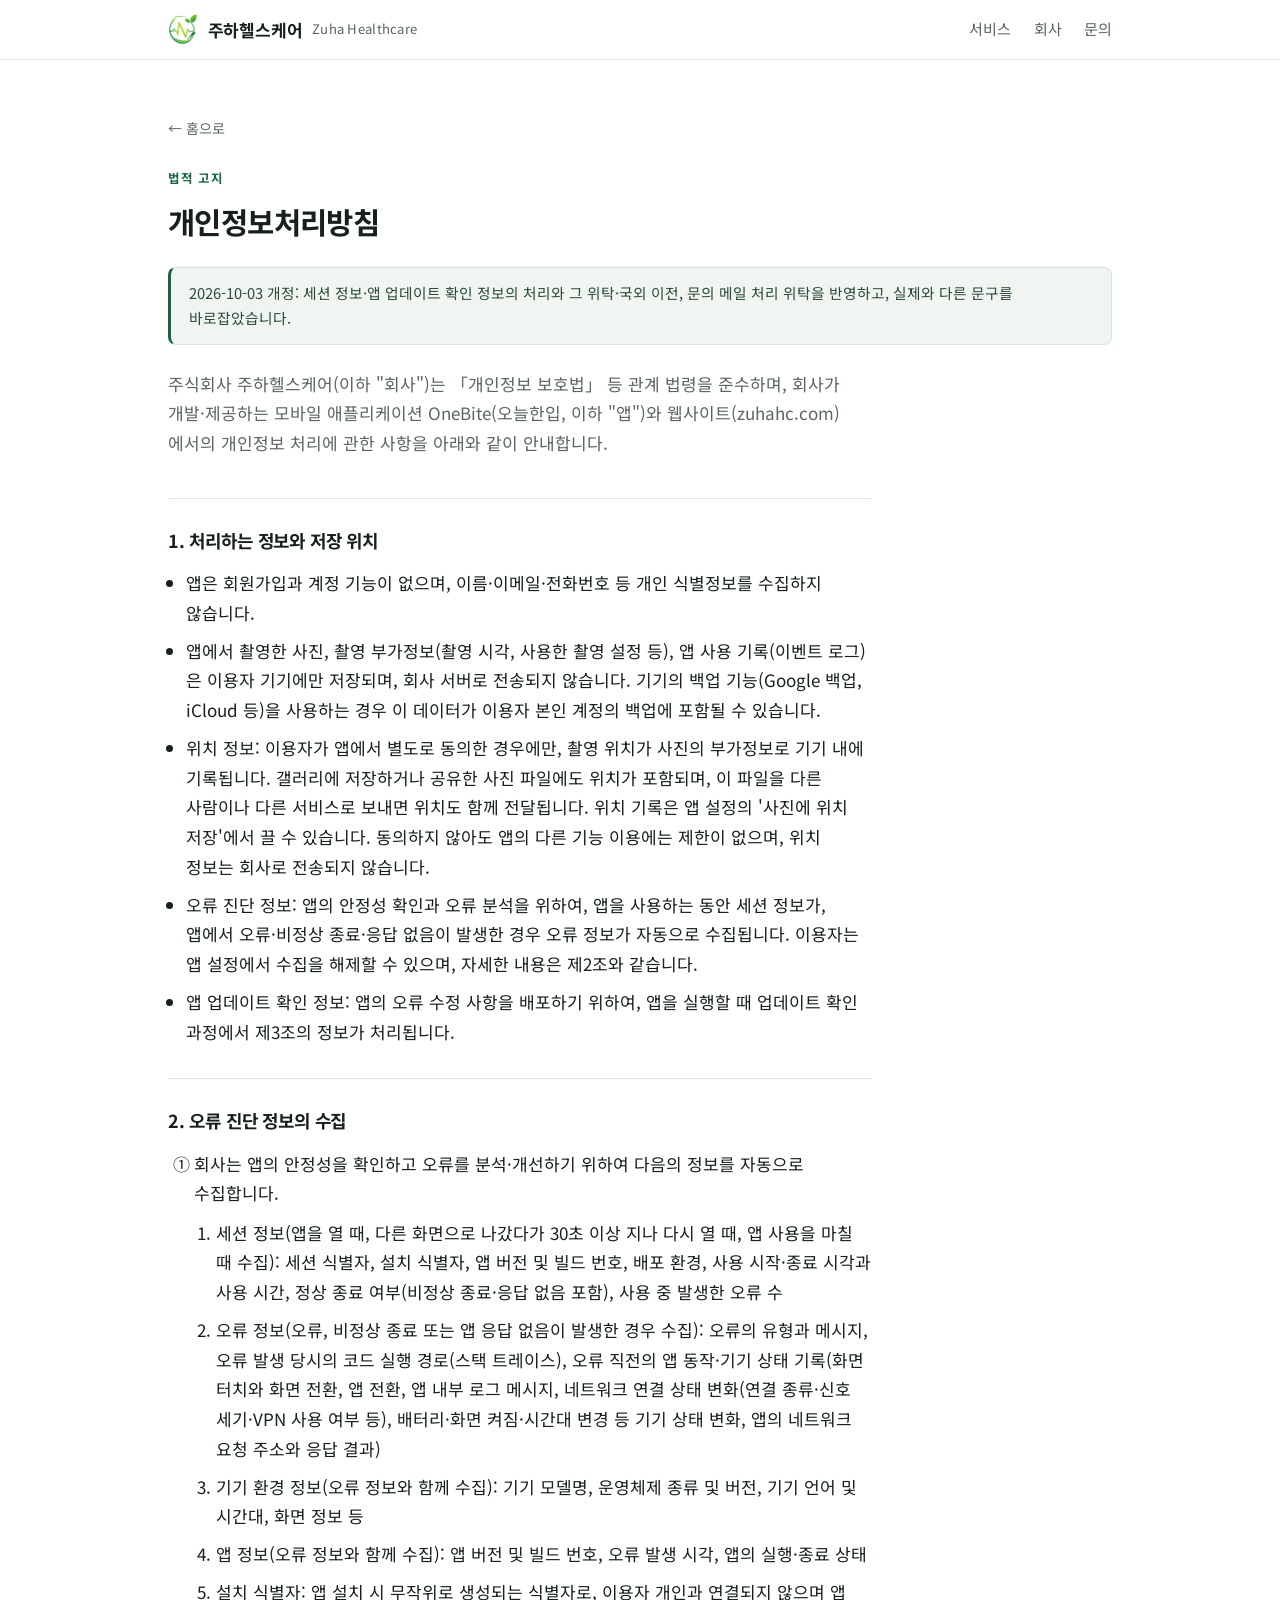
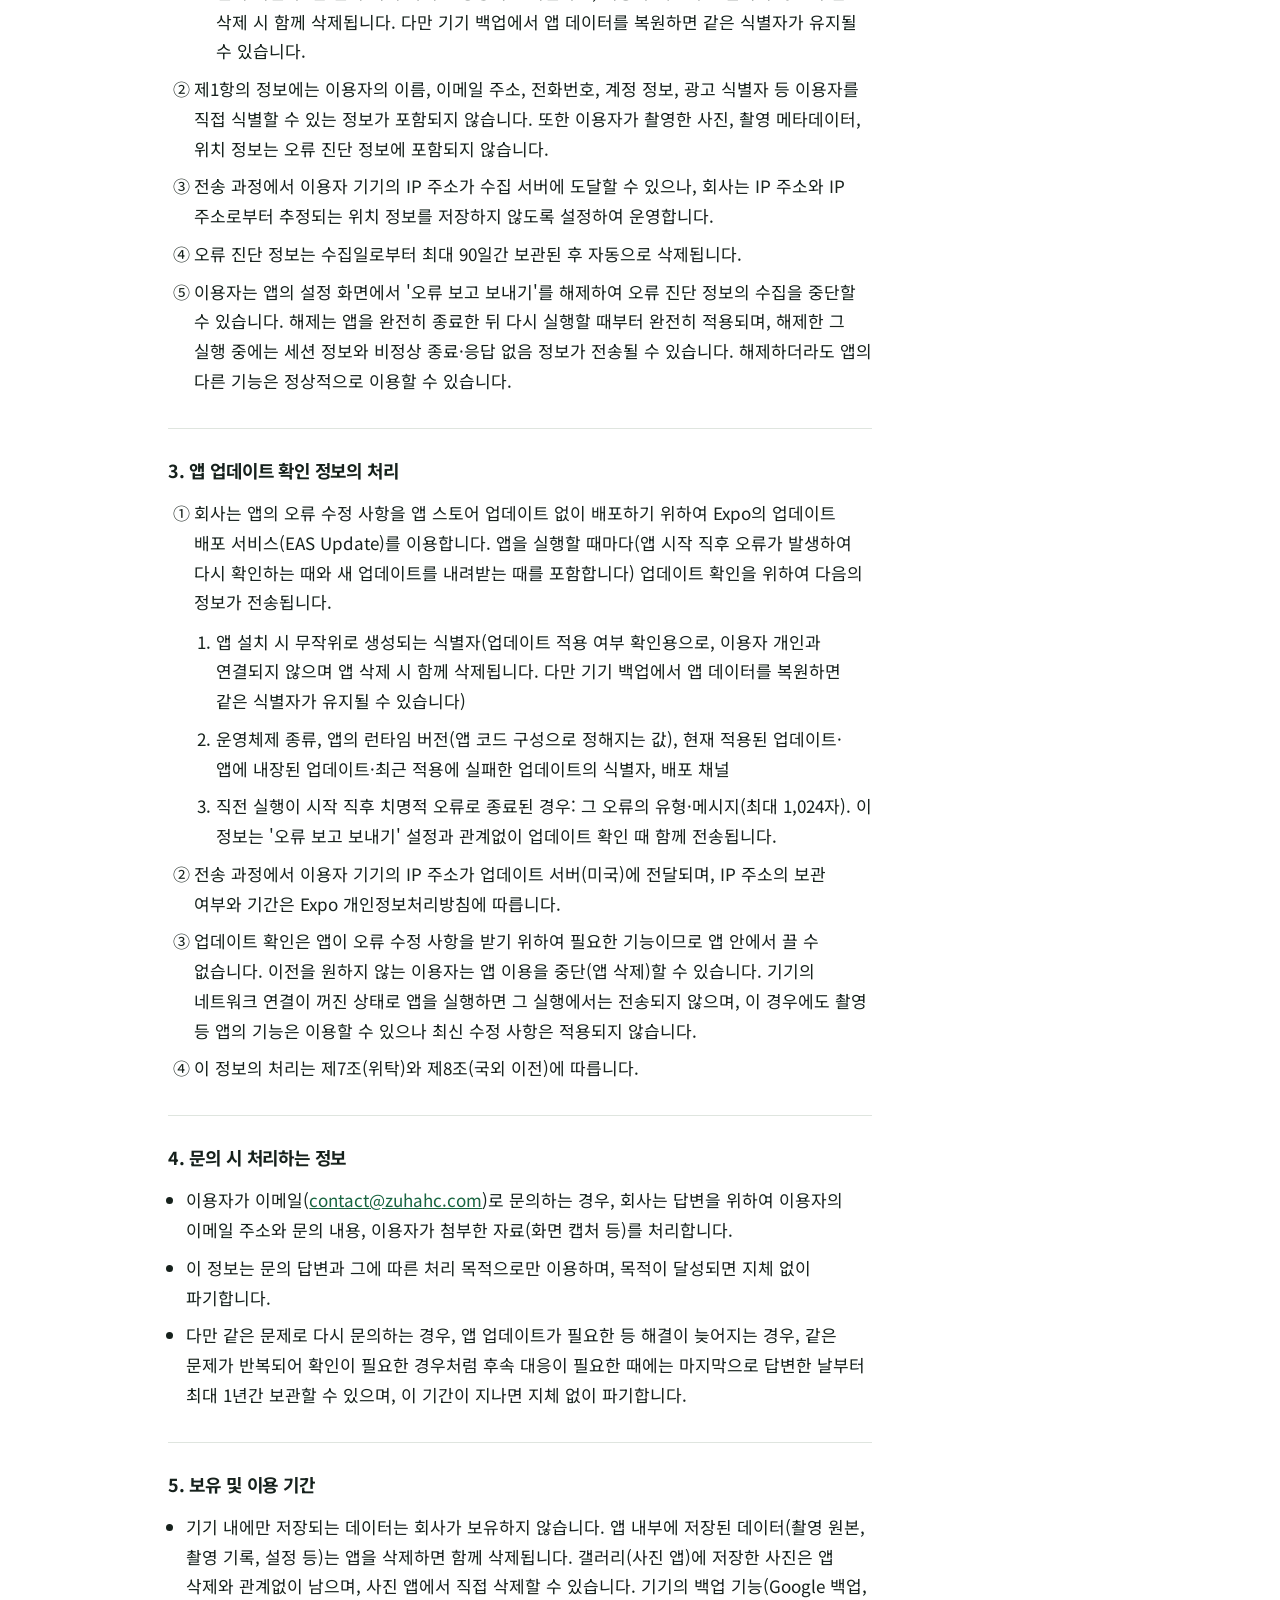
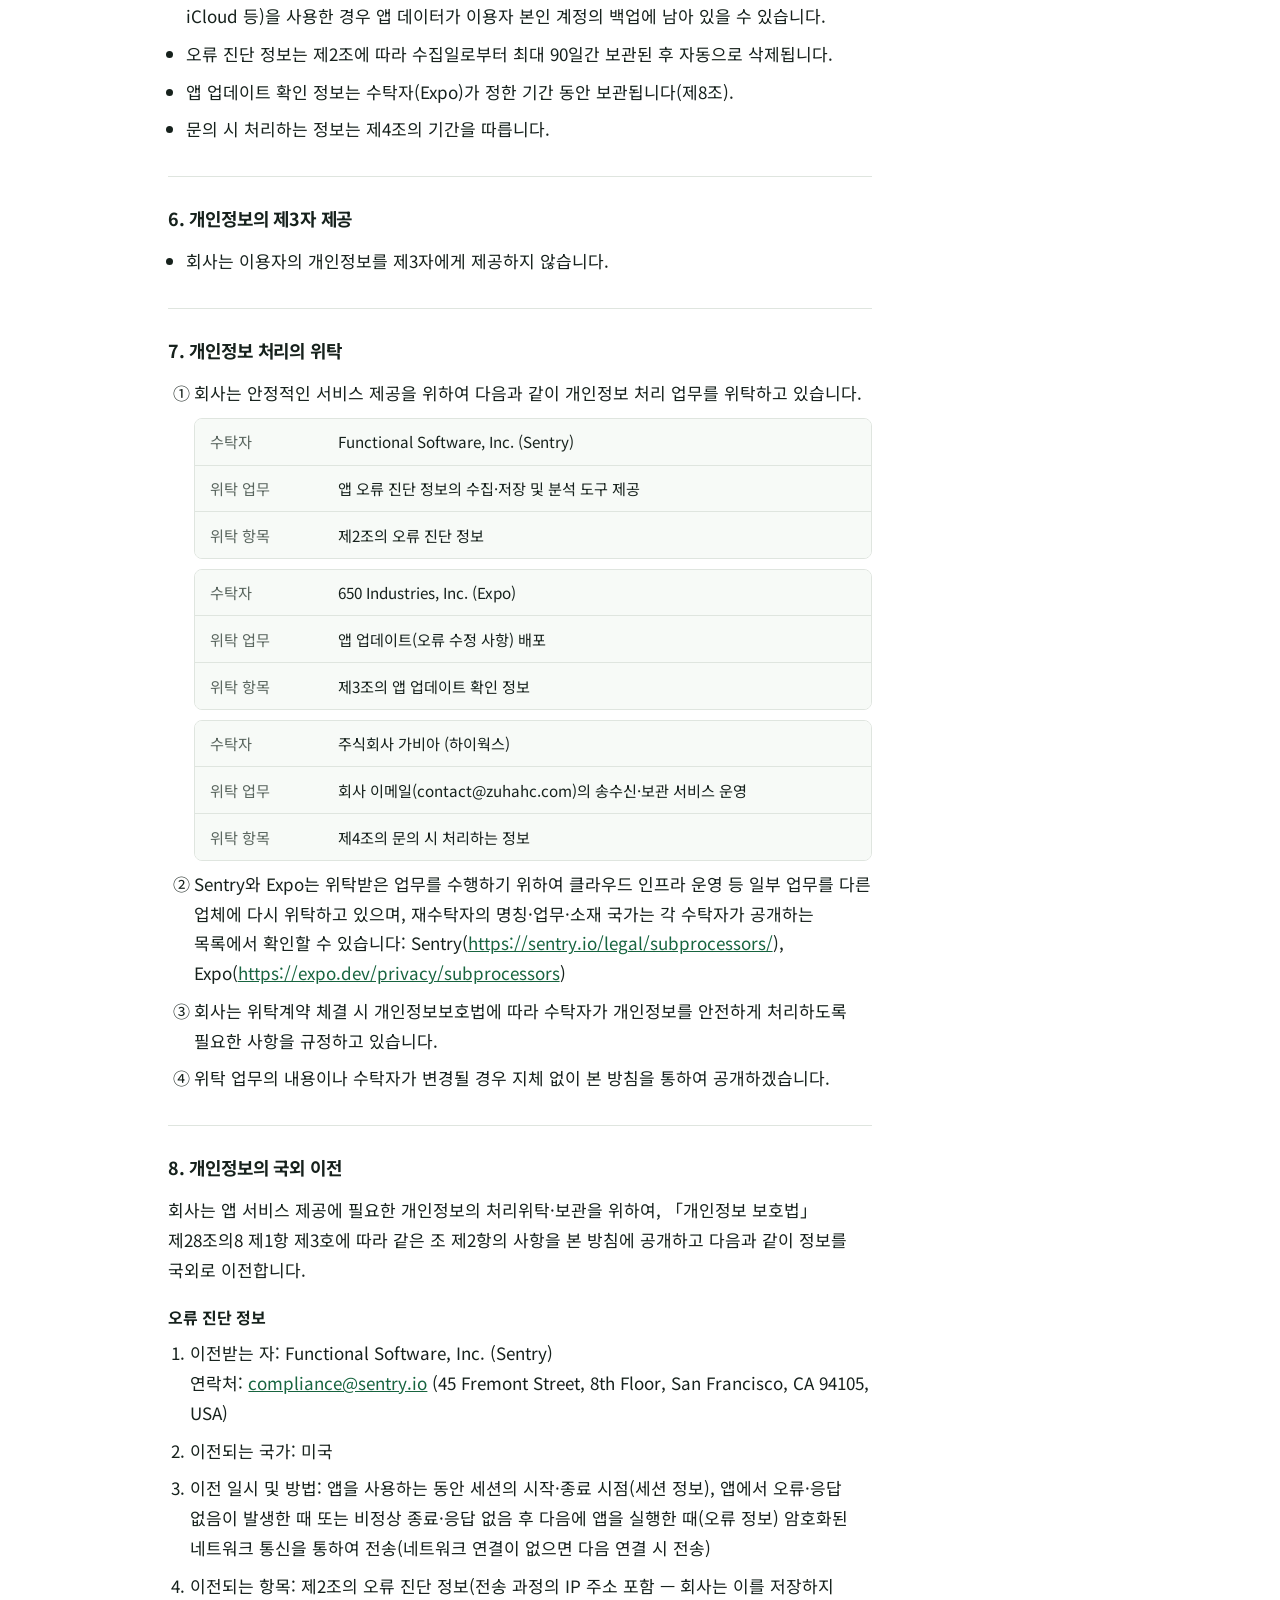
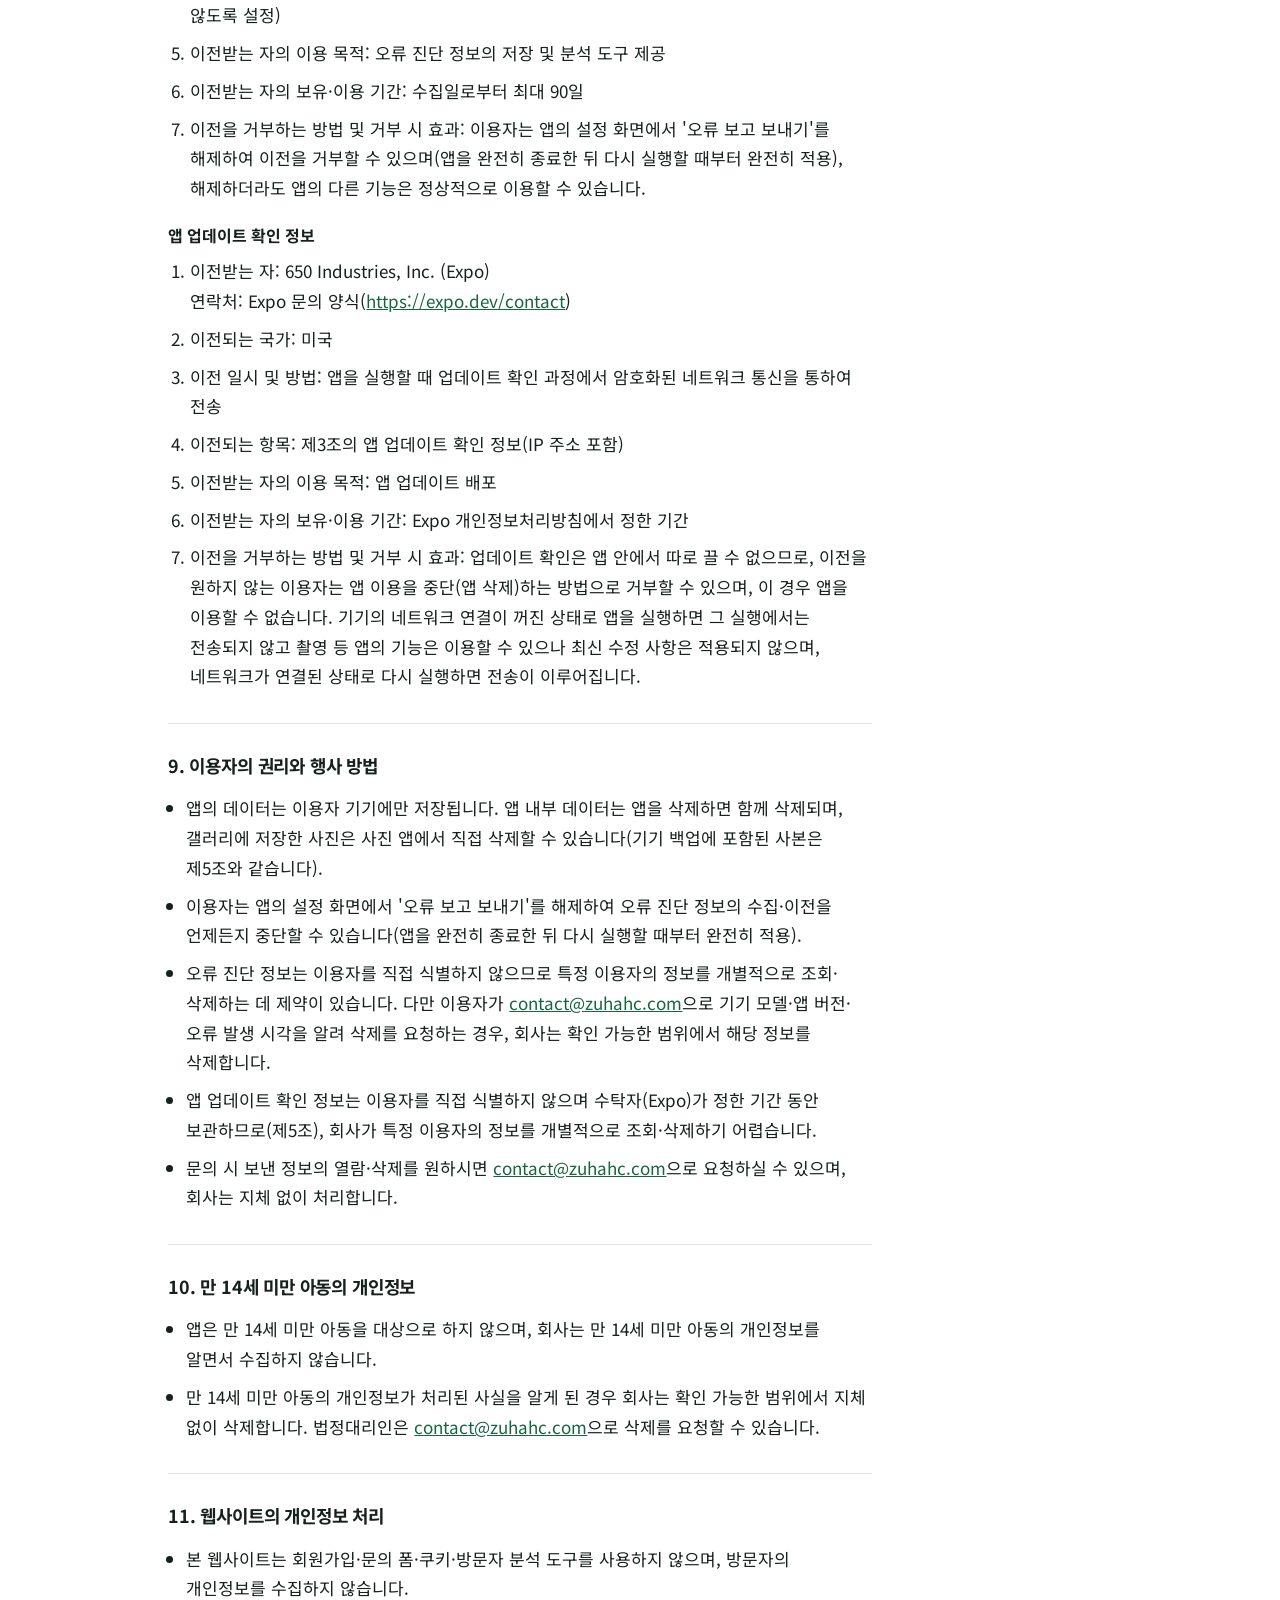
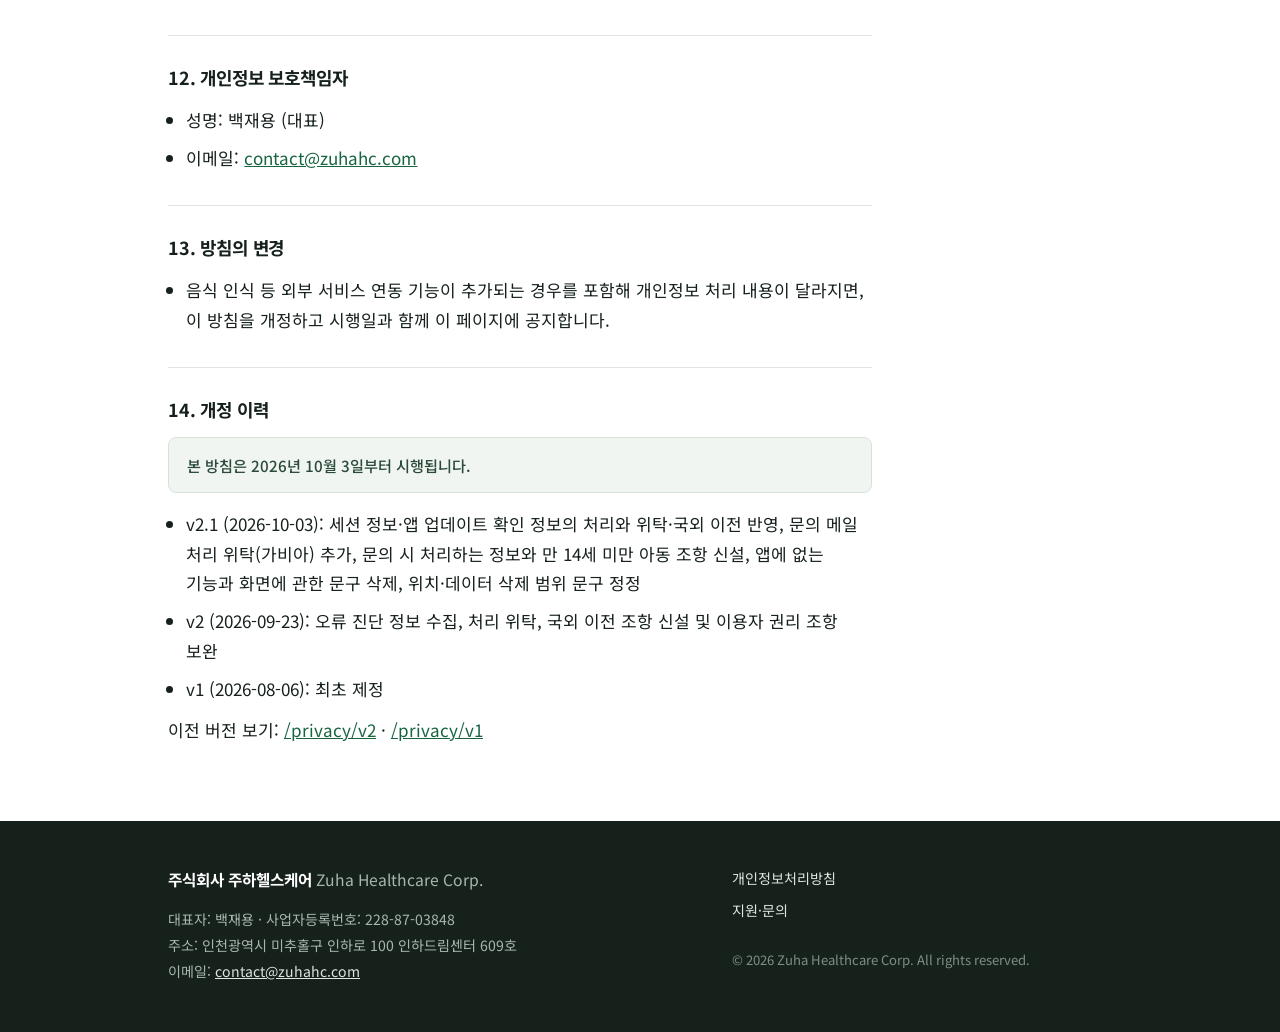
==== commit d6d66288: "개인정보처리방침 v2.1 게시(시행 2026-10-03), /privacy/v2 아카이브, /support FAQ 정정, 앱 화면 교체 내부 저장소 zuha-web 07d1cf3 " ====
--- a/privacy/index.html
+++ b/privacy/index.html
@@ -39,54 +39,72 @@
     <a class="back-link" href="/">← 홈으로</a>
     <p class="eyebrow">법적 고지</p>
     <h1>개인정보처리방침</h1>
-    <!-- 개정 안내 배너 — 시행 30일 후(2026-10-23 이후) 이 단락을 제거한다 (WEBSITE_PREP_v2 §3-2) -->
-    <p class="notice-banner">2026-09-23 개정: 오류 진단 정보 수집·처리 위탁·국외 이전 조항이 신설되었습니다. 오류 보고는 앱 설정에서 끌 수 있습니다.</p>
+    <!-- 개정 안내 배너 — 시행 30일 후(2026-11-02 이후) 이 단락을 제거한다 (WEBSITE_PRIVACY_v2_1_PREP §2-0) -->
+    <p class="notice-banner">2026-10-03 개정: 세션 정보·앱 업데이트 확인 정보의 처리와 그 위탁·국외 이전, 문의 메일 처리 위탁을 반영하고, 실제와 다른 문구를 바로잡았습니다.</p>
     <p class="intro">주식회사 주하헬스케어(이하 "회사")는 「개인정보 보호법」 등 관계 법령을 준수하며, 회사가 개발·제공하는 모바일 애플리케이션 OneBite(오늘한입, 이하 "앱")와 웹사이트(zuhahc.com)에서의 개인정보 처리에 관한 사항을 아래와 같이 안내합니다.</p>
 
     <div class="page-body">
       <h2>1. 처리하는 정보와 저장 위치</h2>
       <ul>
         <li>앱은 회원가입과 계정 기능이 없으며, 이름·이메일·전화번호 등 개인 식별정보를 수집하지 않습니다.</li>
-        <li>앱에서 촬영한 사진, 촬영 부가정보(촬영 시각, 사용한 촬영 설정 등), 앱 사용 기록(이벤트 로그)은 모두 이용자 기기 내부에만 저장되며, 회사 서버로 자동 전송되지 않습니다.</li>
-        <li>위치 정보: 이용자가 앱에서 별도로 동의한 경우에만, 촬영 위치가 사진의 부가정보로 기기 내에 기록됩니다. 동의하지 않아도 앱의 다른 기능 이용에는 제한이 없습니다.</li>
-        <li>오류 진단 정보: 앱 오류 분석 및 안정성 개선을 위하여, 앱에서 오류 또는 비정상 종료가 발생한 경우에 한하여 자동으로 수집됩니다. 이용자는 앱 설정에서 수집을 해제할 수 있으며, 자세한 내용은 제2조와 같습니다.</li>
+        <li>앱에서 촬영한 사진, 촬영 부가정보(촬영 시각, 사용한 촬영 설정 등), 앱 사용 기록(이벤트 로그)은 이용자 기기에만 저장되며, 회사 서버로 전송되지 않습니다. 기기의 백업 기능(Google 백업, iCloud 등)을 사용하는 경우 이 데이터가 이용자 본인 계정의 백업에 포함될 수 있습니다.</li>
+        <li>위치 정보: 이용자가 앱에서 별도로 동의한 경우에만, 촬영 위치가 사진의 부가정보로 기기 내에 기록됩니다. 갤러리에 저장하거나 공유한 사진 파일에도 위치가 포함되며, 이 파일을 다른 사람이나 다른 서비스로 보내면 위치도 함께 전달됩니다. 위치 기록은 앱 설정의 '사진에 위치 저장'에서 끌 수 있습니다. 동의하지 않아도 앱의 다른 기능 이용에는 제한이 없으며, 위치 정보는 회사로 전송되지 않습니다.</li>
+        <li>오류 진단 정보: 앱의 안정성 확인과 오류 분석을 위하여, 앱을 사용하는 동안 세션 정보가, 앱에서 오류·비정상 종료·응답 없음이 발생한 경우 오류 정보가 자동으로 수집됩니다. 이용자는 앱 설정에서 수집을 해제할 수 있으며, 자세한 내용은 제2조와 같습니다.</li>
+        <li>앱 업데이트 확인 정보: 앱의 오류 수정 사항을 배포하기 위하여, 앱을 실행할 때 업데이트 확인 과정에서 제3조의 정보가 처리됩니다.</li>
       </ul>
 
       <h2 id="diagnostics">2. 오류 진단 정보의 수집</h2>
       <ol class="clauses">
-        <li>회사는 앱의 오류를 분석하고 안정성을 개선하기 위하여, 앱에서 오류 또는 비정상 종료가 발생한 경우에 한하여 다음의 정보를 자동으로 수집합니다.
+        <li>회사는 앱의 안정성을 확인하고 오류를 분석·개선하기 위하여 다음의 정보를 자동으로 수집합니다.
           <ol class="items">
-            <li>기기 환경 정보: 기기 모델명, 운영체제 종류 및 버전, 기기 언어 및 시간대, 화면 정보 등</li>
-            <li>앱 정보: 앱 버전 및 빌드 번호, 오류 발생 시각, 앱의 실행·종료 상태</li>
-            <li>오류 정보: 오류의 유형과 메시지, 오류 발생 당시의 코드 실행 경로(스택 트레이스)</li>
-            <li>설치 식별자: 앱 설치 시 무작위로 생성되는 식별자로, 이용자 개인과 연결되지 않으며 앱 삭제 시 함께 삭제됩니다.</li>
+            <li>세션 정보(앱을 열 때, 다른 화면으로 나갔다가 30초 이상 지나 다시 열 때, 앱 사용을 마칠 때 수집): 세션 식별자, 설치 식별자, 앱 버전 및 빌드 번호, 배포 환경, 사용 시작·종료 시각과 사용 시간, 정상 종료 여부(비정상 종료·응답 없음 포함), 사용 중 발생한 오류 수</li>
+            <li>오류 정보(오류, 비정상 종료 또는 앱 응답 없음이 발생한 경우 수집): 오류의 유형과 메시지, 오류 발생 당시의 코드 실행 경로(스택 트레이스), 오류 직전의 앱 동작·기기 상태 기록(화면 터치와 화면 전환, 앱 전환, 앱 내부 로그 메시지, 네트워크 연결 상태 변화(연결 종류·신호 세기·VPN 사용 여부 등), 배터리·화면 켜짐·시간대 변경 등 기기 상태 변화, 앱의 네트워크 요청 주소와 응답 결과)</li>
+            <li>기기 환경 정보(오류 정보와 함께 수집): 기기 모델명, 운영체제 종류 및 버전, 기기 언어 및 시간대, 화면 정보 등</li>
+            <li>앱 정보(오류 정보와 함께 수집): 앱 버전 및 빌드 번호, 오류 발생 시각, 앱의 실행·종료 상태</li>
+            <li>설치 식별자: 앱 설치 시 무작위로 생성되는 식별자로, 이용자 개인과 연결되지 않으며 앱 삭제 시 함께 삭제됩니다. 다만 기기 백업에서 앱 데이터를 복원하면 같은 식별자가 유지될 수 있습니다.</li>
           </ol>
         </li>
         <li>제1항의 정보에는 이용자의 이름, 이메일 주소, 전화번호, 계정 정보, 광고 식별자 등 이용자를 직접 식별할 수 있는 정보가 포함되지 않습니다. 또한 이용자가 촬영한 사진, 촬영 메타데이터, 위치 정보는 오류 진단 정보에 포함되지 않습니다.</li>
-        <li>전송 과정에서 이용자 기기의 IP 주소가 수집 서버에 도달할 수 있으나, 회사는 IP 주소를 저장하지 않도록 설정하여 운영합니다.</li>
+        <li>전송 과정에서 이용자 기기의 IP 주소가 수집 서버에 도달할 수 있으나, 회사는 IP 주소와 IP 주소로부터 추정되는 위치 정보를 저장하지 않도록 설정하여 운영합니다.</li>
         <li>오류 진단 정보는 수집일로부터 최대 90일간 보관된 후 자동으로 삭제됩니다.</li>
-        <li>이용자는 앱의 설정 화면에서 '오류 보고 보내기'를 해제하여 오류 진단 정보의 수집을 중단할 수 있습니다. 해제하더라도 앱의 다른 기능은 정상적으로 이용할 수 있습니다.</li>
-      </ol>
-
-      <h2>3. 진단 데이터의 전송 (테스트 버전 한정)</h2>
-      <ul>
-        <li>현재 앱은 비공개 테스트(알파) 단계입니다. 제2조의 오류 진단 정보 자동 수집과 별개로, 알파 테스트 기간 중 이용자가 앱 안의 '진단 데이터 보내기' 기능을 직접 실행한 경우에 한하여, 앱 동작 기록이 담긴 로그 파일이 오류 확인과 품질 개선 목적으로 회사에 전달됩니다.</li>
-        <li>전달된 로그 파일은 목적 달성 후 지체 없이 파기하며, 보관 기간은 수신일로부터 최대 90일입니다.</li>
-      </ul>
-
-      <h2>4. 보유 및 이용 기간</h2>
-      <ul>
-        <li>기기 내에만 저장되는 데이터는 회사가 보유하지 않으며, 이용자가 앱을 삭제하면 함께 삭제됩니다.</li>
-        <li>오류 진단 정보는 제2조 제4항에 따라 수집일로부터 최대 90일간 보관된 후 자동으로 삭제됩니다.</li>
-        <li>회사가 수신한 진단 로그는 제3조의 기간을 따릅니다.</li>
-      </ul>
-
-      <h2>5. 개인정보의 제3자 제공</h2>
+        <li>이용자는 앱의 설정 화면에서 '오류 보고 보내기'를 해제하여 오류 진단 정보의 수집을 중단할 수 있습니다. 해제는 앱을 완전히 종료한 뒤 다시 실행할 때부터 완전히 적용되며, 해제한 그 실행 중에는 세션 정보와 비정상 종료·응답 없음 정보가 전송될 수 있습니다. 해제하더라도 앱의 다른 기능은 정상적으로 이용할 수 있습니다.</li>
+      </ol>
+
+      <h2 id="updates">3. 앱 업데이트 확인 정보의 처리</h2>
+      <ol class="clauses">
+        <li>회사는 앱의 오류 수정 사항을 앱 스토어 업데이트 없이 배포하기 위하여 Expo의 업데이트 배포 서비스(EAS Update)를 이용합니다. 앱을 실행할 때마다(앱 시작 직후 오류가 발생하여 다시 확인하는 때와 새 업데이트를 내려받는 때를 포함합니다) 업데이트 확인을 위하여 다음의 정보가 전송됩니다.
+          <ol class="items">
+            <li>앱 설치 시 무작위로 생성되는 식별자(업데이트 적용 여부 확인용으로, 이용자 개인과 연결되지 않으며 앱 삭제 시 함께 삭제됩니다. 다만 기기 백업에서 앱 데이터를 복원하면 같은 식별자가 유지될 수 있습니다)</li>
+            <li>운영체제 종류, 앱의 런타임 버전(앱 코드 구성으로 정해지는 값), 현재 적용된 업데이트·앱에 내장된 업데이트·최근 적용에 실패한 업데이트의 식별자, 배포 채널</li>
+            <li>직전 실행이 시작 직후 치명적 오류로 종료된 경우: 그 오류의 유형·메시지(최대 1,024자). 이 정보는 '오류 보고 보내기' 설정과 관계없이 업데이트 확인 때 함께 전송됩니다.</li>
+          </ol>
+        </li>
+        <li>전송 과정에서 이용자 기기의 IP 주소가 업데이트 서버(미국)에 전달되며, IP 주소의 보관 여부와 기간은 Expo 개인정보처리방침에 따릅니다.</li>
+        <li>업데이트 확인은 앱이 오류 수정 사항을 받기 위하여 필요한 기능이므로 앱 안에서 끌 수 없습니다. 이전을 원하지 않는 이용자는 앱 이용을 중단(앱 삭제)할 수 있습니다. 기기의 네트워크 연결이 꺼진 상태로 앱을 실행하면 그 실행에서는 전송되지 않으며, 이 경우에도 촬영 등 앱의 기능은 이용할 수 있으나 최신 수정 사항은 적용되지 않습니다.</li>
+        <li>이 정보의 처리는 제7조(위탁)와 제8조(국외 이전)에 따릅니다.</li>
+      </ol>
+
+      <h2>4. 문의 시 처리하는 정보</h2>
+      <ul>
+        <li>이용자가 이메일(<a href="mailto:contact@zuhahc.com">contact@zuhahc.com</a>)로 문의하는 경우, 회사는 답변을 위하여 이용자의 이메일 주소와 문의 내용, 이용자가 첨부한 자료(화면 캡처 등)를 처리합니다.</li>
+        <li>이 정보는 문의 답변과 그에 따른 처리 목적으로만 이용하며, 목적이 달성되면 지체 없이 파기합니다.</li>
+        <li>다만 같은 문제로 다시 문의하는 경우, 앱 업데이트가 필요한 등 해결이 늦어지는 경우, 같은 문제가 반복되어 확인이 필요한 경우처럼 후속 대응이 필요한 때에는 마지막으로 답변한 날부터 최대 1년간 보관할 수 있으며, 이 기간이 지나면 지체 없이 파기합니다.</li>
+      </ul>
+
+      <h2>5. 보유 및 이용 기간</h2>
+      <ul>
+        <li>기기 내에만 저장되는 데이터는 회사가 보유하지 않습니다. 앱 내부에 저장된 데이터(촬영 원본, 촬영 기록, 설정 등)는 앱을 삭제하면 함께 삭제됩니다. 갤러리(사진 앱)에 저장한 사진은 앱 삭제와 관계없이 남으며, 사진 앱에서 직접 삭제할 수 있습니다. 기기의 백업 기능(Google 백업, iCloud 등)을 사용한 경우 앱 데이터가 이용자 본인 계정의 백업에 남아 있을 수 있습니다.</li>
+        <li>오류 진단 정보는 제2조에 따라 수집일로부터 최대 90일간 보관된 후 자동으로 삭제됩니다.</li>
+        <li>앱 업데이트 확인 정보는 수탁자(Expo)가 정한 기간 동안 보관됩니다(제8조).</li>
+        <li>문의 시 처리하는 정보는 제4조의 기간을 따릅니다.</li>
+      </ul>
+
+      <h2>6. 개인정보의 제3자 제공</h2>
       <ul>
         <li>회사는 이용자의 개인정보를 제3자에게 제공하지 않습니다.</li>
       </ul>
 
-      <h2>6. 개인정보 처리의 위탁</h2>
+      <h2>7. 개인정보 처리의 위탁</h2>
       <ol class="clauses">
         <li>회사는 안정적인 서비스 제공을 위하여 다음과 같이 개인정보 처리 업무를 위탁하고 있습니다.
           <dl class="kv">
@@ -94,54 +112,84 @@
             <div><dt>위탁 업무</dt><dd>앱 오류 진단 정보의 수집·저장 및 분석 도구 제공</dd></div>
             <div><dt>위탁 항목</dt><dd>제2조의 오류 진단 정보</dd></div>
           </dl>
+          <dl class="kv">
+            <div><dt>수탁자</dt><dd>650 Industries, Inc. (Expo)</dd></div>
+            <div><dt>위탁 업무</dt><dd>앱 업데이트(오류 수정 사항) 배포</dd></div>
+            <div><dt>위탁 항목</dt><dd>제3조의 앱 업데이트 확인 정보</dd></div>
+          </dl>
+          <dl class="kv">
+            <div><dt>수탁자</dt><dd>주식회사 가비아 (하이웍스)</dd></div>
+            <div><dt>위탁 업무</dt><dd>회사 이메일(contact@zuhahc.com)의 송수신·보관 서비스 운영</dd></div>
+            <div><dt>위탁 항목</dt><dd>제4조의 문의 시 처리하는 정보</dd></div>
+          </dl>
         </li>
+        <li>Sentry와 Expo는 위탁받은 업무를 수행하기 위하여 클라우드 인프라 운영 등 일부 업무를 다른 업체에 다시 위탁하고 있으며, 재수탁자의 명칭·업무·소재 국가는 각 수탁자가 공개하는 목록에서 확인할 수 있습니다: Sentry(<a href="https://sentry.io/legal/subprocessors/" rel="noopener">https://sentry.io/legal/subprocessors/</a>), Expo(<a href="https://expo.dev/privacy/subprocessors" rel="noopener">https://expo.dev/privacy/subprocessors</a>)</li>
         <li>회사는 위탁계약 체결 시 개인정보보호법에 따라 수탁자가 개인정보를 안전하게 처리하도록 필요한 사항을 규정하고 있습니다.</li>
         <li>위탁 업무의 내용이나 수탁자가 변경될 경우 지체 없이 본 방침을 통하여 공개하겠습니다.</li>
       </ol>
 
-      <h2>7. 개인정보의 국외 이전</h2>
-      <p>회사는 오류 진단 정보의 처리를 위하여 다음과 같이 정보를 국외로 이전합니다.</p>
+      <h2>8. 개인정보의 국외 이전</h2>
+      <p>회사는 앱 서비스 제공에 필요한 개인정보의 처리위탁·보관을 위하여, 「개인정보 보호법」 제28조의8 제1항 제3호에 따라 같은 조 제2항의 사항을 본 방침에 공개하고 다음과 같이 정보를 국외로 이전합니다.</p>
+      <h3 class="block-title">오류 진단 정보</h3>
       <ol class="items">
-        <li>이전받는 자: Functional Software, Inc. (Sentry)<br>연락처: Sentry 개인정보처리방침 페이지(<a href="https://sentry.io/privacy/" rel="noopener">https://sentry.io/privacy/</a>)에 기재된 연락처</li>
+        <li>이전받는 자: Functional Software, Inc. (Sentry)<br>연락처: <a href="mailto:compliance@sentry.io">compliance@sentry.io</a> (45 Fremont Street, 8th Floor, San Francisco, CA 94105, USA)</li>
         <li>이전되는 국가: 미국</li>
-        <li>이전 일시 및 방법: 앱에서 오류가 발생한 때에 암호화된 네트워크 통신을 통하여 전송</li>
-        <li>이전되는 항목: 제2조의 오류 진단 정보</li>
+        <li>이전 일시 및 방법: 앱을 사용하는 동안 세션의 시작·종료 시점(세션 정보), 앱에서 오류·응답 없음이 발생한 때 또는 비정상 종료·응답 없음 후 다음에 앱을 실행한 때(오류 정보) 암호화된 네트워크 통신을 통하여 전송(네트워크 연결이 없으면 다음 연결 시 전송)</li>
+        <li>이전되는 항목: 제2조의 오류 진단 정보(전송 과정의 IP 주소 포함 — 회사는 이를 저장하지 않도록 설정)</li>
         <li>이전받는 자의 이용 목적: 오류 진단 정보의 저장 및 분석 도구 제공</li>
         <li>이전받는 자의 보유·이용 기간: 수집일로부터 최대 90일</li>
-        <li>이전을 거부하는 방법 및 거부 시 효과: 이용자는 앱의 설정 화면에서 '오류 보고 보내기'를 해제하여 이전을 거부할 수 있으며, 해제하더라도 앱의 다른 기능은 정상적으로 이용할 수 있습니다.</li>
-      </ol>
-
-      <h2>8. 이용자의 권리와 행사 방법</h2>
-      <ul>
-        <li>앱의 데이터는 이용자 기기에만 저장되므로, 이용자는 앱 안에서 직접 확인·삭제할 수 있으며 앱을 삭제하면 모든 데이터가 함께 삭제됩니다.</li>
-        <li>회사에 전달된 진단 로그의 삭제를 원하시면 아래 연락처로 요청하실 수 있으며, 회사는 지체 없이 파기합니다.</li>
-        <li>이용자는 앱의 설정 화면에서 '오류 보고 보내기'를 해제하여 오류 진단 정보의 수집·이전을 언제든지 중단할 수 있습니다.</li>
+        <li>이전을 거부하는 방법 및 거부 시 효과: 이용자는 앱의 설정 화면에서 '오류 보고 보내기'를 해제하여 이전을 거부할 수 있으며(앱을 완전히 종료한 뒤 다시 실행할 때부터 완전히 적용), 해제하더라도 앱의 다른 기능은 정상적으로 이용할 수 있습니다.</li>
+      </ol>
+      <h3 class="block-title">앱 업데이트 확인 정보</h3>
+      <ol class="items">
+        <li>이전받는 자: 650 Industries, Inc. (Expo)<br>연락처: Expo 문의 양식(<a href="https://expo.dev/contact" rel="noopener">https://expo.dev/contact</a>)</li>
+        <li>이전되는 국가: 미국</li>
+        <li>이전 일시 및 방법: 앱을 실행할 때 업데이트 확인 과정에서 암호화된 네트워크 통신을 통하여 전송</li>
+        <li>이전되는 항목: 제3조의 앱 업데이트 확인 정보(IP 주소 포함)</li>
+        <li>이전받는 자의 이용 목적: 앱 업데이트 배포</li>
+        <li>이전받는 자의 보유·이용 기간: Expo 개인정보처리방침에서 정한 기간</li>
+        <li>이전을 거부하는 방법 및 거부 시 효과: 업데이트 확인은 앱 안에서 따로 끌 수 없으므로, 이전을 원하지 않는 이용자는 앱 이용을 중단(앱 삭제)하는 방법으로 거부할 수 있으며, 이 경우 앱을 이용할 수 없습니다. 기기의 네트워크 연결이 꺼진 상태로 앱을 실행하면 그 실행에서는 전송되지 않고 촬영 등 앱의 기능은 이용할 수 있으나 최신 수정 사항은 적용되지 않으며, 네트워크가 연결된 상태로 다시 실행하면 전송이 이루어집니다.</li>
+      </ol>
+
+      <h2>9. 이용자의 권리와 행사 방법</h2>
+      <ul>
+        <li>앱의 데이터는 이용자 기기에만 저장됩니다. 앱 내부 데이터는 앱을 삭제하면 함께 삭제되며, 갤러리에 저장한 사진은 사진 앱에서 직접 삭제할 수 있습니다(기기 백업에 포함된 사본은 제5조와 같습니다).</li>
+        <li>이용자는 앱의 설정 화면에서 '오류 보고 보내기'를 해제하여 오류 진단 정보의 수집·이전을 언제든지 중단할 수 있습니다(앱을 완전히 종료한 뒤 다시 실행할 때부터 완전히 적용).</li>
         <li>오류 진단 정보는 이용자를 직접 식별하지 않으므로 특정 이용자의 정보를 개별적으로 조회·삭제하는 데 제약이 있습니다. 다만 이용자가 <a href="mailto:contact@zuhahc.com">contact@zuhahc.com</a>으로 기기 모델·앱 버전·오류 발생 시각을 알려 삭제를 요청하는 경우, 회사는 확인 가능한 범위에서 해당 정보를 삭제합니다.</li>
-      </ul>
-
-      <h2>9. 웹사이트의 개인정보 처리</h2>
+        <li>앱 업데이트 확인 정보는 이용자를 직접 식별하지 않으며 수탁자(Expo)가 정한 기간 동안 보관하므로(제5조), 회사가 특정 이용자의 정보를 개별적으로 조회·삭제하기 어렵습니다.</li>
+        <li>문의 시 보낸 정보의 열람·삭제를 원하시면 <a href="mailto:contact@zuhahc.com">contact@zuhahc.com</a>으로 요청하실 수 있으며, 회사는 지체 없이 처리합니다.</li>
+      </ul>
+
+      <h2>10. 만 14세 미만 아동의 개인정보</h2>
+      <ul>
+        <li>앱은 만 14세 미만 아동을 대상으로 하지 않으며, 회사는 만 14세 미만 아동의 개인정보를 알면서 수집하지 않습니다.</li>
+        <li>만 14세 미만 아동의 개인정보가 처리된 사실을 알게 된 경우 회사는 확인 가능한 범위에서 지체 없이 삭제합니다. 법정대리인은 <a href="mailto:contact@zuhahc.com">contact@zuhahc.com</a>으로 삭제를 요청할 수 있습니다.</li>
+      </ul>
+
+      <h2>11. 웹사이트의 개인정보 처리</h2>
       <ul>
         <li>본 웹사이트는 회원가입·문의 폼·쿠키·방문자 분석 도구를 사용하지 않으며, 방문자의 개인정보를 수집하지 않습니다.</li>
       </ul>
 
-      <h2>10. 개인정보 보호책임자</h2>
+      <h2>12. 개인정보 보호책임자</h2>
       <ul>
         <li>성명: 백재용 (대표)</li>
         <li>이메일: <a href="mailto:contact@zuhahc.com">contact@zuhahc.com</a></li>
       </ul>
 
-      <h2>11. 방침의 변경</h2>
+      <h2>13. 방침의 변경</h2>
       <ul>
         <li>음식 인식 등 외부 서비스 연동 기능이 추가되는 경우를 포함해 개인정보 처리 내용이 달라지면, 이 방침을 개정하고 시행일과 함께 이 페이지에 공지합니다.</li>
       </ul>
 
-      <h2>12. 개정 이력</h2>
-      <p class="effective-date">본 방침은 2026년 9월 23일부터 시행됩니다.</p>
+      <h2>14. 개정 이력</h2>
+      <p class="effective-date">본 방침은 2026년 10월 3일부터 시행됩니다.</p>
       <ul class="history">
+        <li>v2.1 (2026-10-03): 세션 정보·앱 업데이트 확인 정보의 처리와 위탁·국외 이전 반영, 문의 메일 처리 위탁(가비아) 추가, 문의 시 처리하는 정보와 만 14세 미만 아동 조항 신설, 앱에 없는 기능과 화면에 관한 문구 삭제, 위치·데이터 삭제 범위 문구 정정</li>
         <li>v2 (2026-09-23): 오류 진단 정보 수집, 처리 위탁, 국외 이전 조항 신설 및 이용자 권리 조항 보완</li>
         <li>v1 (2026-08-06): 최초 제정</li>
       </ul>
-      <p>이전 버전 보기: <a href="/privacy/v1/">/privacy/v1</a></p>
+      <p>이전 버전 보기: <a href="/privacy/v2/">/privacy/v2</a> · <a href="/privacy/v1/">/privacy/v1</a></p>
     </div>
   </main>
 
--- a/assets/style.css
+++ b/assets/style.css
@@ -401,6 +401,12 @@
 .page-body li > ol,
 .page-body li > .kv { margin-top: 0.6rem; }
 
+/* 본문 속 긴 URL이 좁은 화면에서 목록 폭을 밀어내지 않도록 */
+.page-body a[href^="http"] { overflow-wrap: anywhere; }
+
+/* 조문 안의 소제목 — 국외 이전의 정보별 블록 */
+.page-body h3.block-title { margin: 1.25rem 0 0.6rem; font-size: 1rem; line-height: 1.5; }
+
 /* 키-값 목록형(위탁 정보·지원 환경) — 모바일에서 세로로 쌓여 가로 스크롤이 없다 */
 .kv {
   margin: 0;
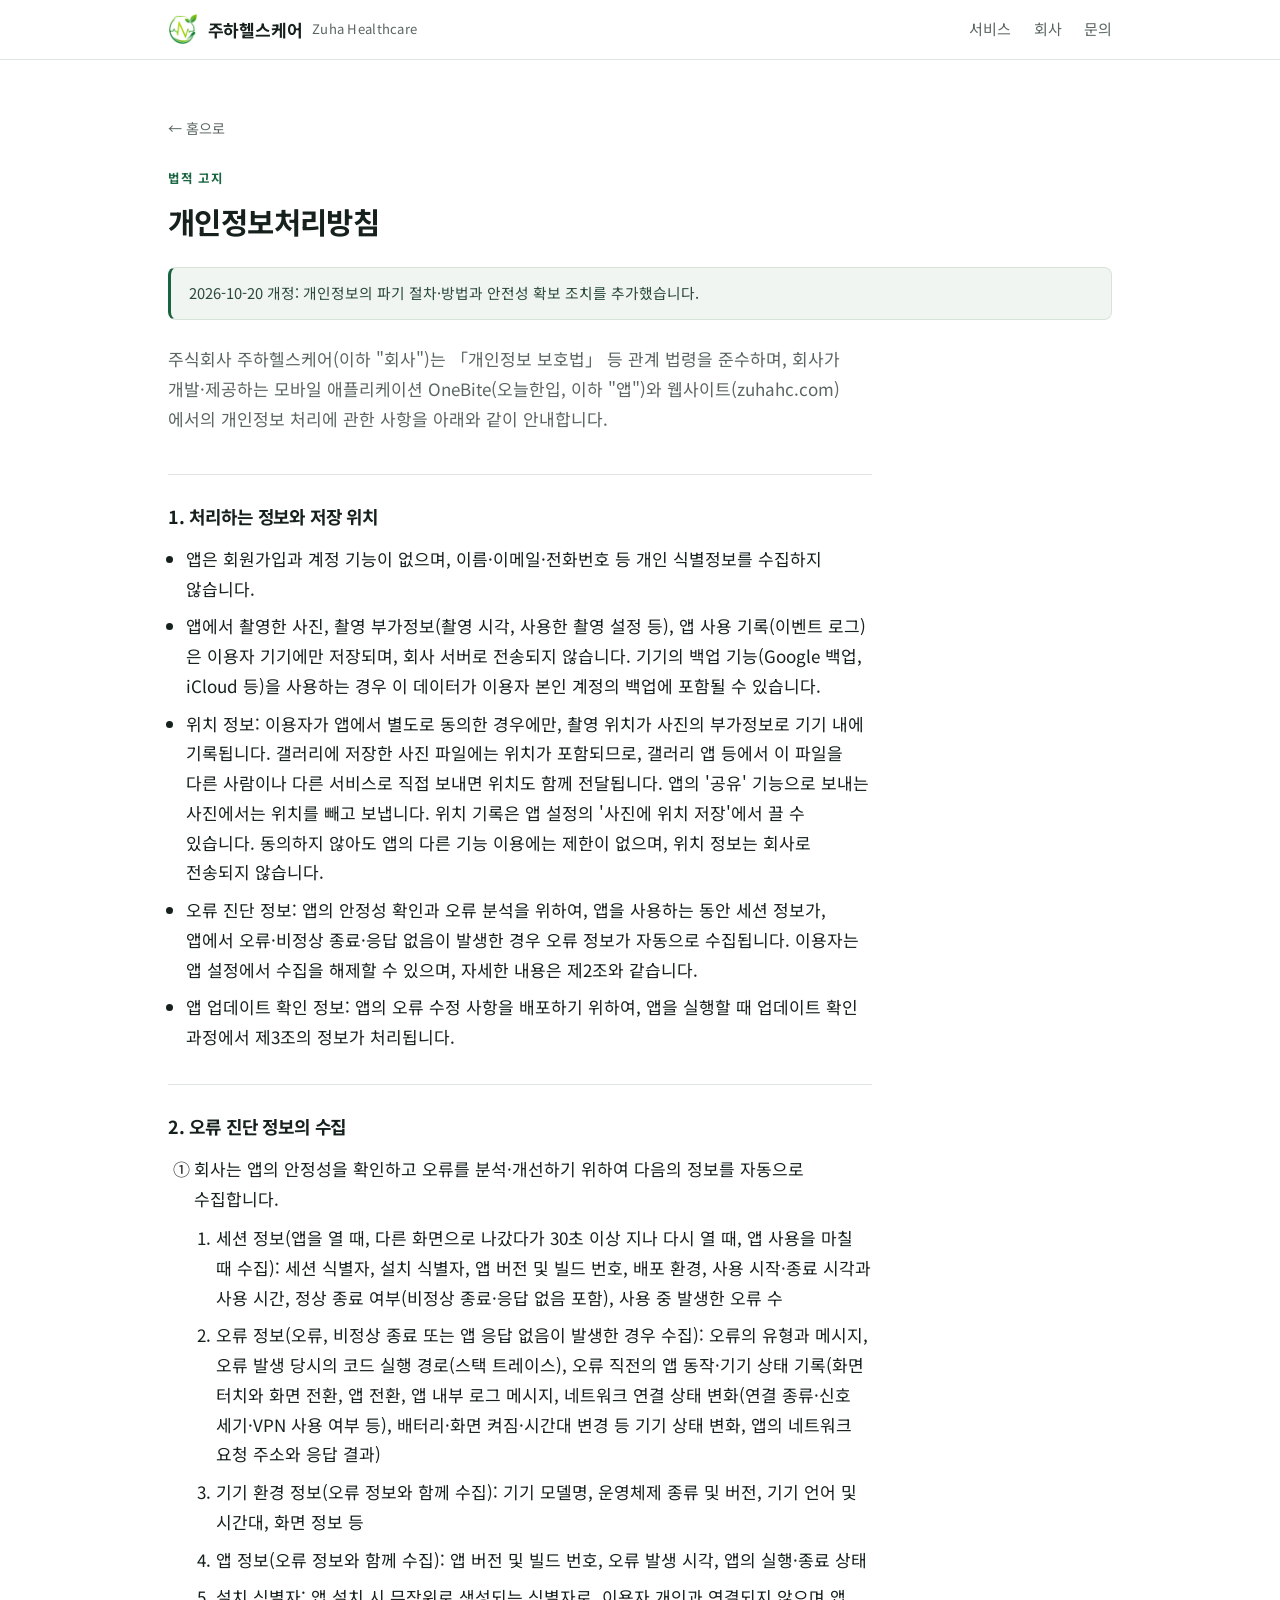
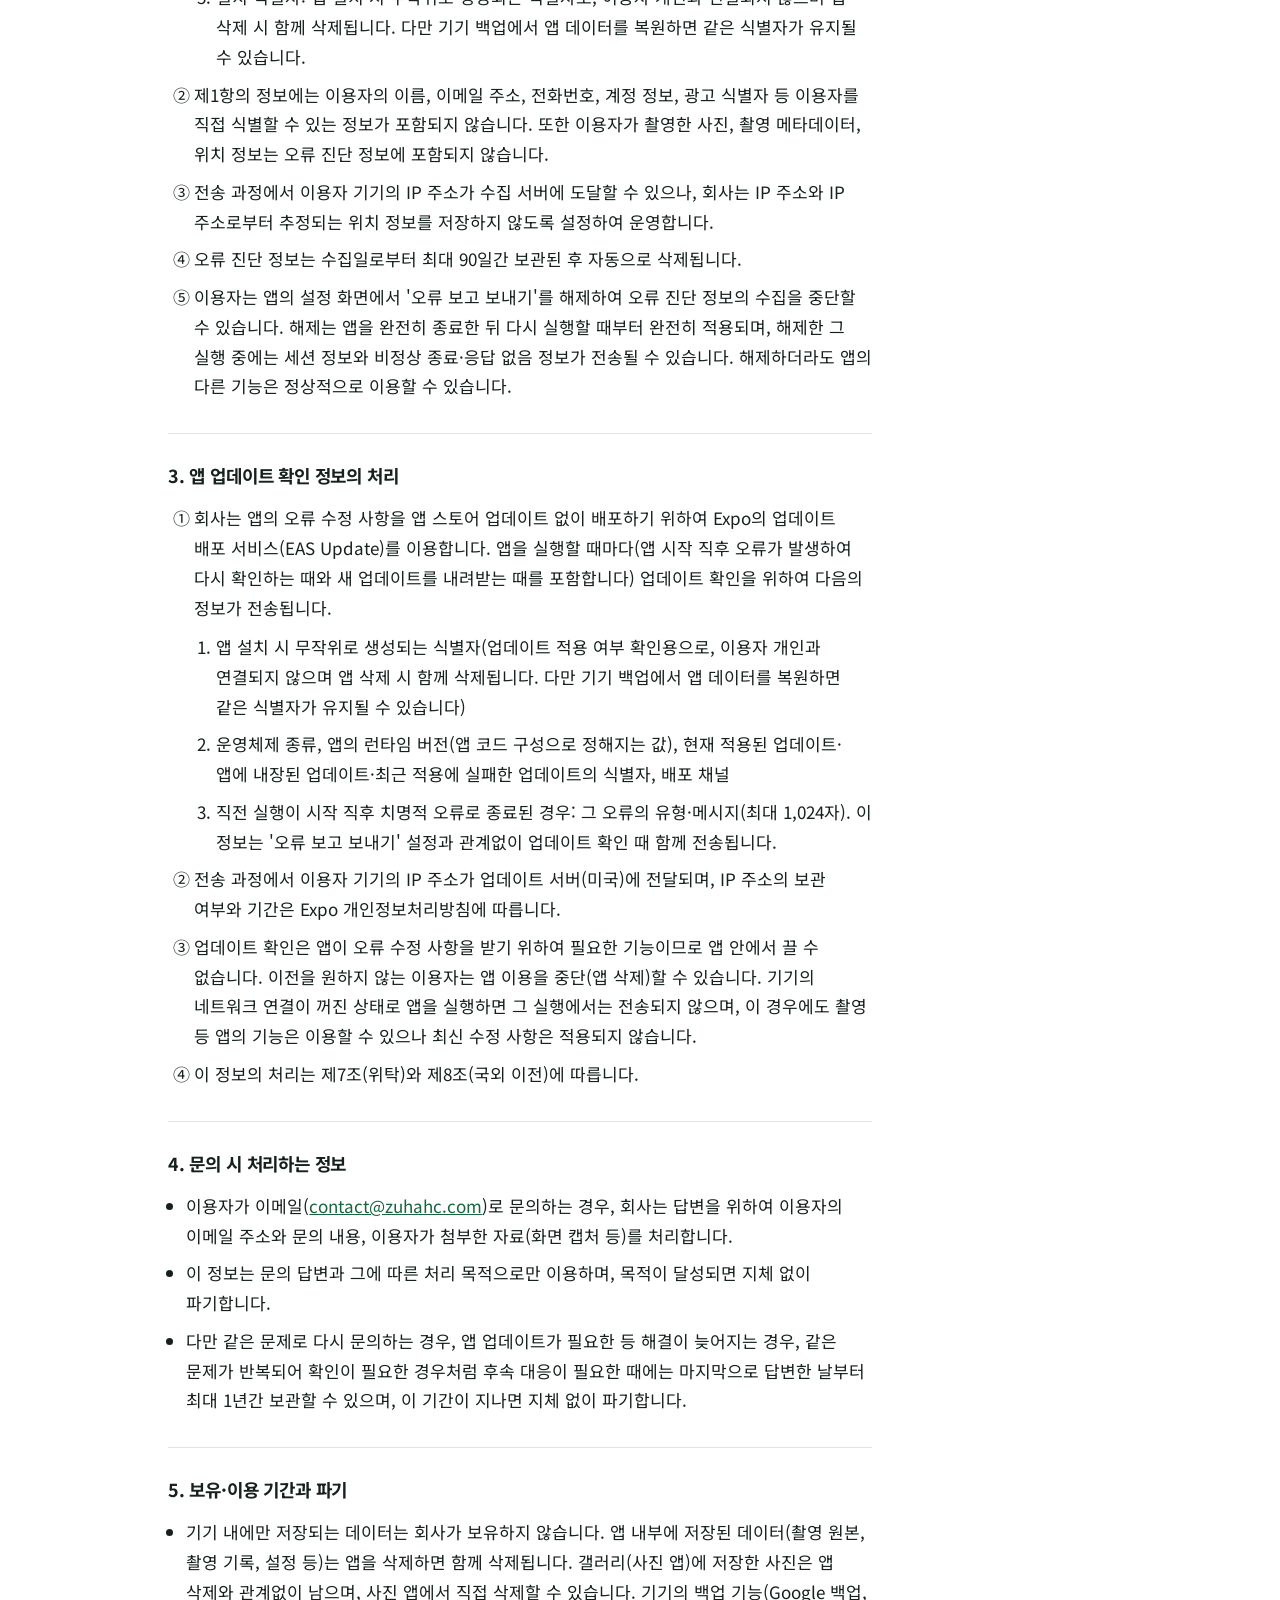
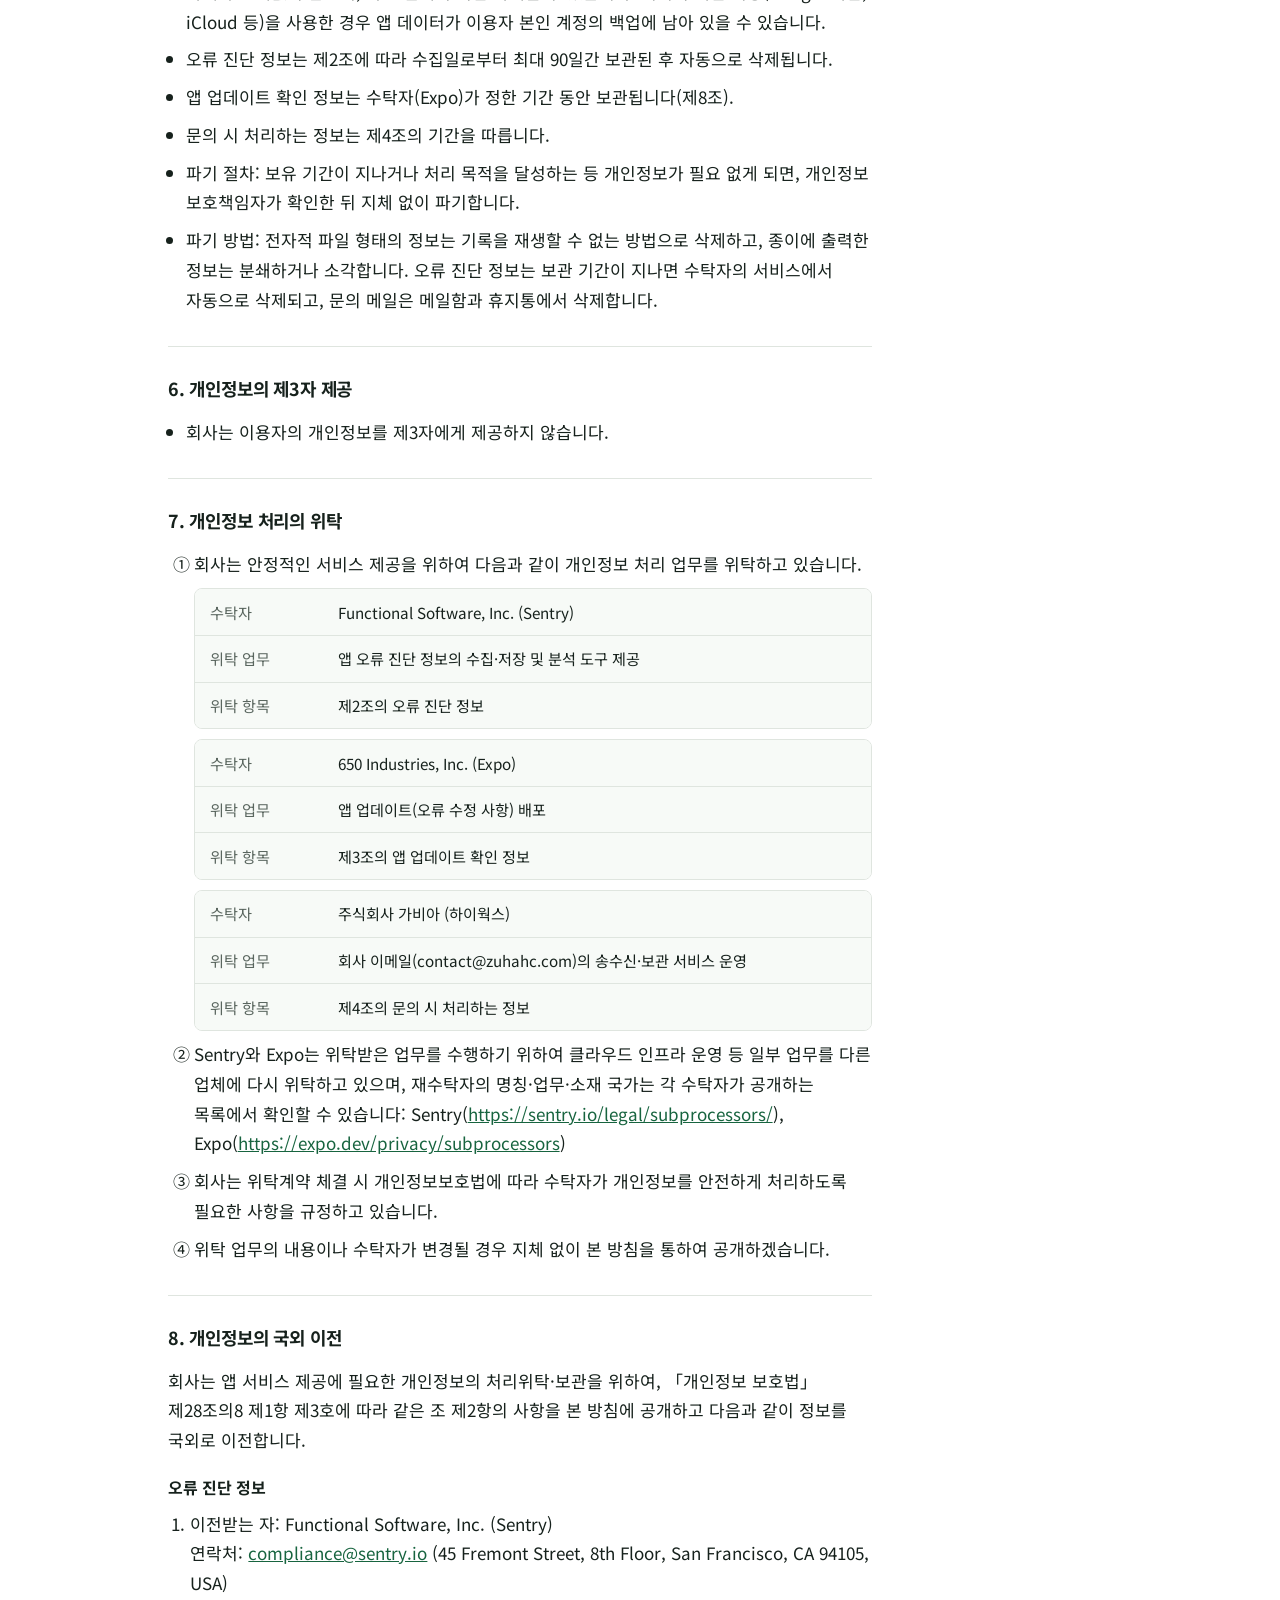
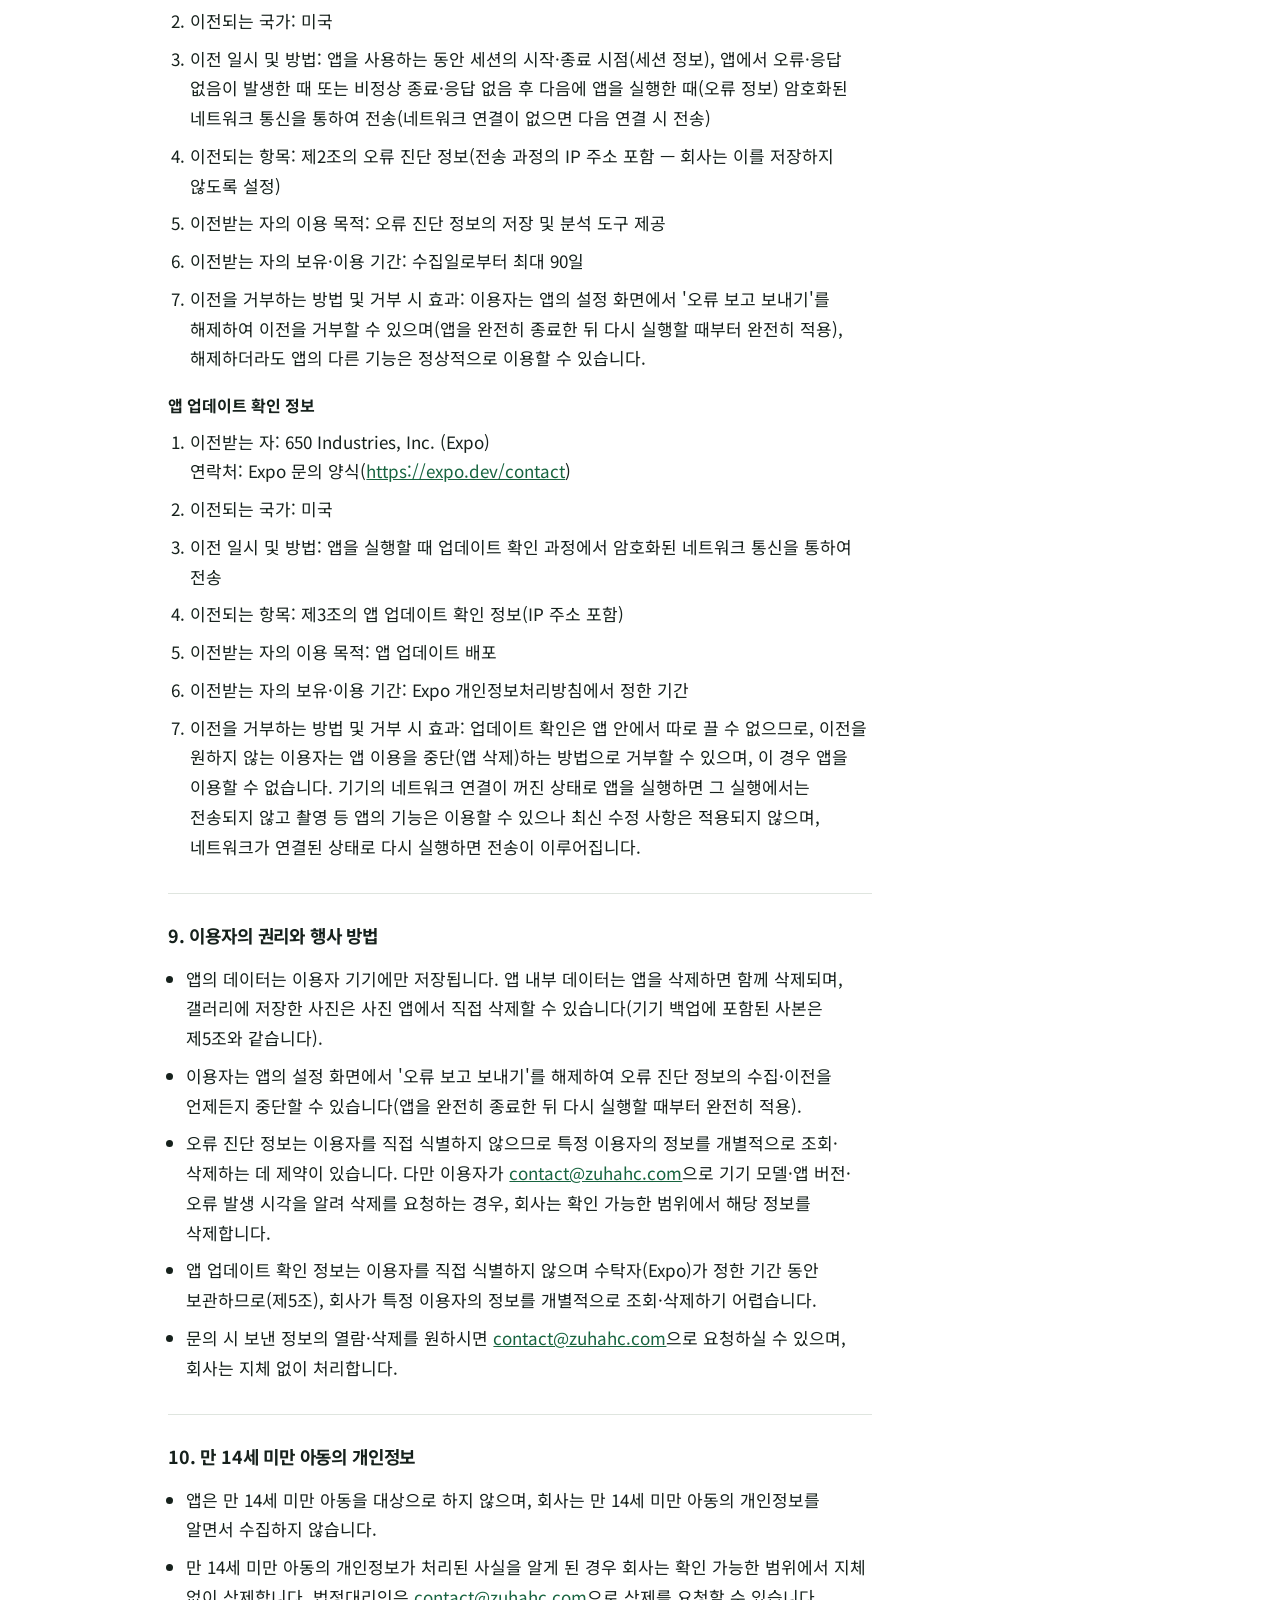
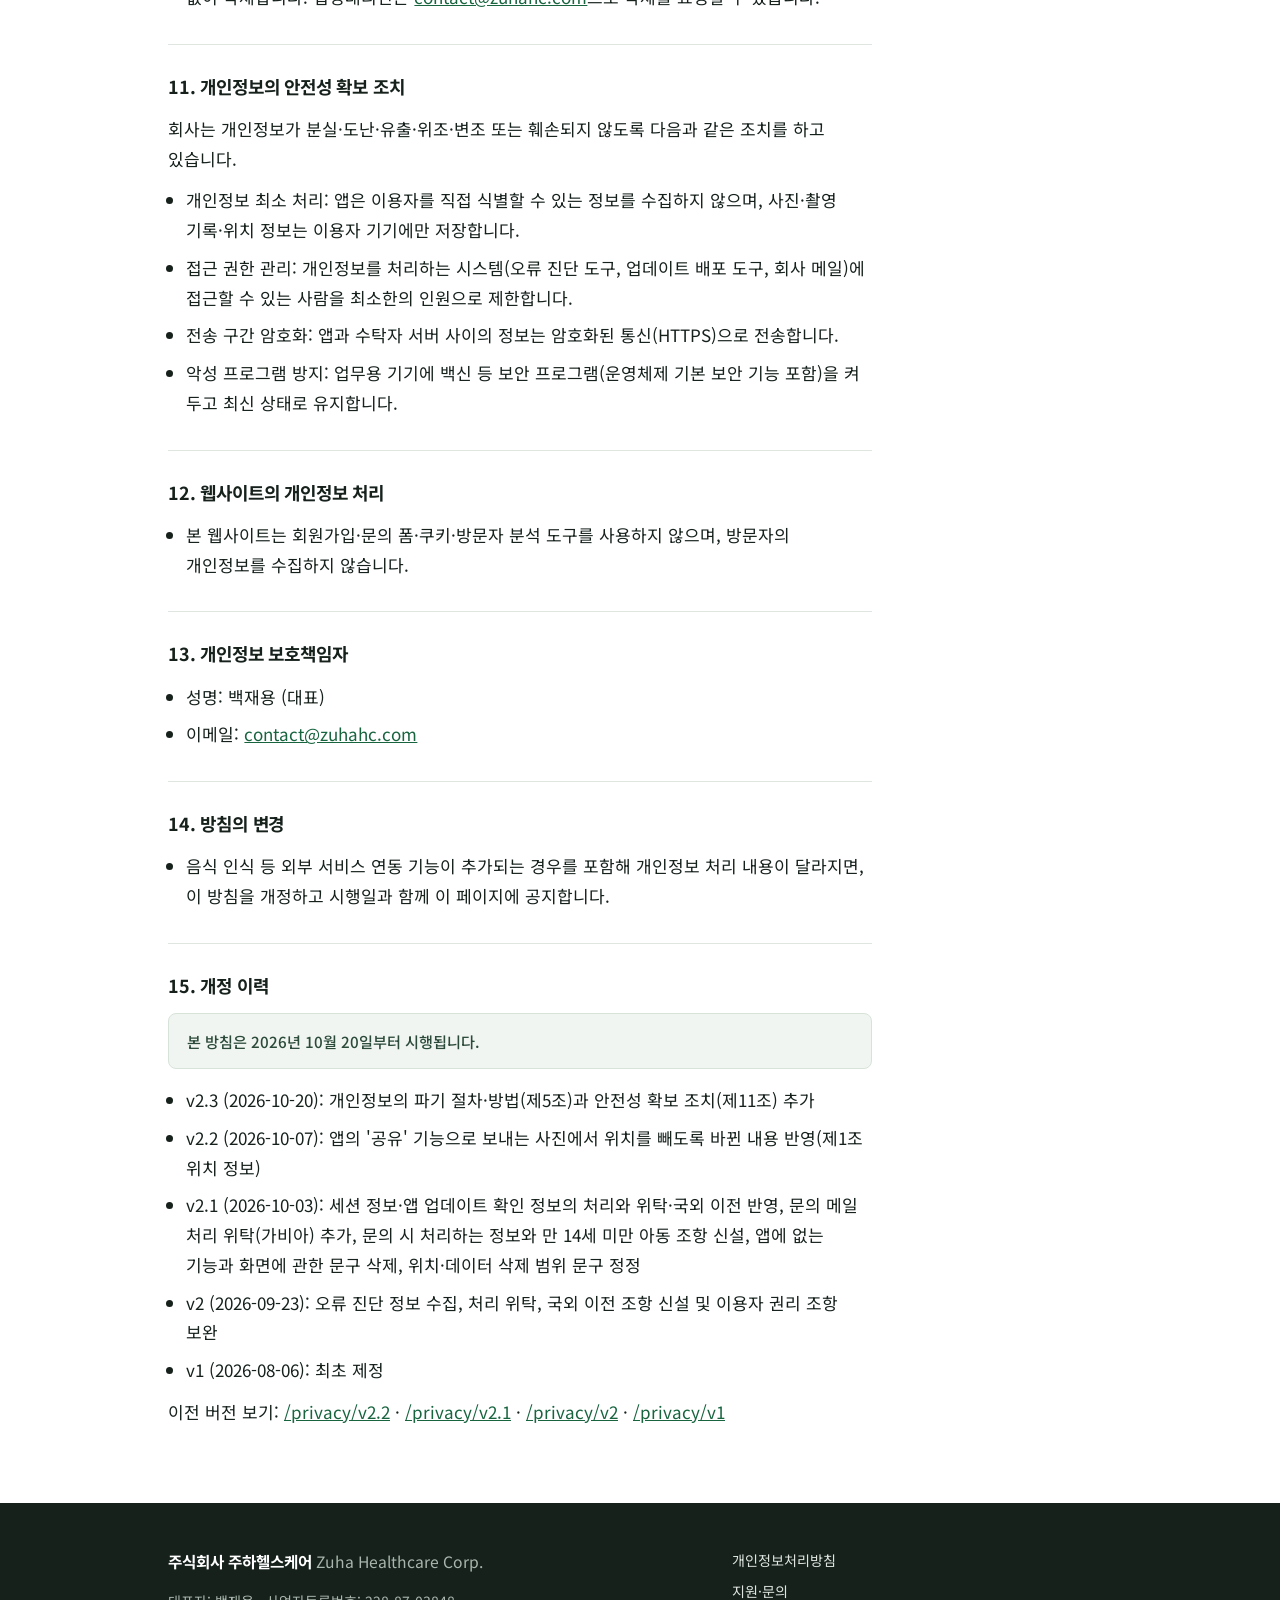
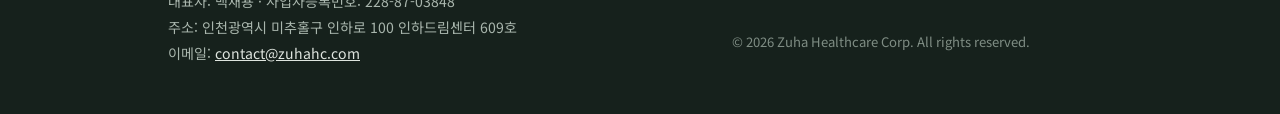
==== commit 88810f21: "개인정보처리방침 v2.3 게시(시행 2026-10-20), /privacy/v2.2 보관, 지원 페이지 테스트 문구 삭제 내부 저장소 zuha-web dc37d66 기준 사이트 파" ====
--- a/privacy/index.html
+++ b/privacy/index.html
@@ -39,8 +39,8 @@
     <a class="back-link" href="/">← 홈으로</a>
     <p class="eyebrow">법적 고지</p>
     <h1>개인정보처리방침</h1>
-    <!-- 개정 안내 배너 — 시행 30일 후(2026-11-02 이후) 이 단락을 제거한다 (WEBSITE_PRIVACY_v2_1_PREP §2-0) -->
-    <p class="notice-banner">2026-10-03 개정: 세션 정보·앱 업데이트 확인 정보의 처리와 그 위탁·국외 이전, 문의 메일 처리 위탁을 반영하고, 실제와 다른 문구를 바로잡았습니다.</p>
+    <!-- 개정 안내 — 따로 내리지 않고 다음 개정 때 새 안내로 바꾼다 (2026-10-20 대표 결정) -->
+    <p class="notice-banner">2026-10-20 개정: 개인정보의 파기 절차·방법과 안전성 확보 조치를 추가했습니다.</p>
     <p class="intro">주식회사 주하헬스케어(이하 "회사")는 「개인정보 보호법」 등 관계 법령을 준수하며, 회사가 개발·제공하는 모바일 애플리케이션 OneBite(오늘한입, 이하 "앱")와 웹사이트(zuhahc.com)에서의 개인정보 처리에 관한 사항을 아래와 같이 안내합니다.</p>
 
     <div class="page-body">
@@ -48,7 +48,7 @@
       <ul>
         <li>앱은 회원가입과 계정 기능이 없으며, 이름·이메일·전화번호 등 개인 식별정보를 수집하지 않습니다.</li>
         <li>앱에서 촬영한 사진, 촬영 부가정보(촬영 시각, 사용한 촬영 설정 등), 앱 사용 기록(이벤트 로그)은 이용자 기기에만 저장되며, 회사 서버로 전송되지 않습니다. 기기의 백업 기능(Google 백업, iCloud 등)을 사용하는 경우 이 데이터가 이용자 본인 계정의 백업에 포함될 수 있습니다.</li>
-        <li>위치 정보: 이용자가 앱에서 별도로 동의한 경우에만, 촬영 위치가 사진의 부가정보로 기기 내에 기록됩니다. 갤러리에 저장하거나 공유한 사진 파일에도 위치가 포함되며, 이 파일을 다른 사람이나 다른 서비스로 보내면 위치도 함께 전달됩니다. 위치 기록은 앱 설정의 '사진에 위치 저장'에서 끌 수 있습니다. 동의하지 않아도 앱의 다른 기능 이용에는 제한이 없으며, 위치 정보는 회사로 전송되지 않습니다.</li>
+        <li>위치 정보: 이용자가 앱에서 별도로 동의한 경우에만, 촬영 위치가 사진의 부가정보로 기기 내에 기록됩니다. 갤러리에 저장한 사진 파일에는 위치가 포함되므로, 갤러리 앱 등에서 이 파일을 다른 사람이나 다른 서비스로 직접 보내면 위치도 함께 전달됩니다. 앱의 '공유' 기능으로 보내는 사진에서는 위치를 빼고 보냅니다. 위치 기록은 앱 설정의 '사진에 위치 저장'에서 끌 수 있습니다. 동의하지 않아도 앱의 다른 기능 이용에는 제한이 없으며, 위치 정보는 회사로 전송되지 않습니다.</li>
         <li>오류 진단 정보: 앱의 안정성 확인과 오류 분석을 위하여, 앱을 사용하는 동안 세션 정보가, 앱에서 오류·비정상 종료·응답 없음이 발생한 경우 오류 정보가 자동으로 수집됩니다. 이용자는 앱 설정에서 수집을 해제할 수 있으며, 자세한 내용은 제2조와 같습니다.</li>
         <li>앱 업데이트 확인 정보: 앱의 오류 수정 사항을 배포하기 위하여, 앱을 실행할 때 업데이트 확인 과정에서 제3조의 정보가 처리됩니다.</li>
       </ul>
@@ -91,12 +91,14 @@
         <li>다만 같은 문제로 다시 문의하는 경우, 앱 업데이트가 필요한 등 해결이 늦어지는 경우, 같은 문제가 반복되어 확인이 필요한 경우처럼 후속 대응이 필요한 때에는 마지막으로 답변한 날부터 최대 1년간 보관할 수 있으며, 이 기간이 지나면 지체 없이 파기합니다.</li>
       </ul>
 
-      <h2>5. 보유 및 이용 기간</h2>
+      <h2>5. 보유·이용 기간과 파기</h2>
       <ul>
         <li>기기 내에만 저장되는 데이터는 회사가 보유하지 않습니다. 앱 내부에 저장된 데이터(촬영 원본, 촬영 기록, 설정 등)는 앱을 삭제하면 함께 삭제됩니다. 갤러리(사진 앱)에 저장한 사진은 앱 삭제와 관계없이 남으며, 사진 앱에서 직접 삭제할 수 있습니다. 기기의 백업 기능(Google 백업, iCloud 등)을 사용한 경우 앱 데이터가 이용자 본인 계정의 백업에 남아 있을 수 있습니다.</li>
         <li>오류 진단 정보는 제2조에 따라 수집일로부터 최대 90일간 보관된 후 자동으로 삭제됩니다.</li>
         <li>앱 업데이트 확인 정보는 수탁자(Expo)가 정한 기간 동안 보관됩니다(제8조).</li>
         <li>문의 시 처리하는 정보는 제4조의 기간을 따릅니다.</li>
+        <li>파기 절차: 보유 기간이 지나거나 처리 목적을 달성하는 등 개인정보가 필요 없게 되면, 개인정보 보호책임자가 확인한 뒤 지체 없이 파기합니다.</li>
+        <li>파기 방법: 전자적 파일 형태의 정보는 기록을 재생할 수 없는 방법으로 삭제하고, 종이에 출력한 정보는 분쇄하거나 소각합니다. 오류 진단 정보는 보관 기간이 지나면 수탁자의 서비스에서 자동으로 삭제되고, 문의 메일은 메일함과 휴지통에서 삭제합니다.</li>
       </ul>
 
       <h2>6. 개인정보의 제3자 제공</h2>
@@ -166,30 +168,41 @@
         <li>만 14세 미만 아동의 개인정보가 처리된 사실을 알게 된 경우 회사는 확인 가능한 범위에서 지체 없이 삭제합니다. 법정대리인은 <a href="mailto:contact@zuhahc.com">contact@zuhahc.com</a>으로 삭제를 요청할 수 있습니다.</li>
       </ul>
 
-      <h2>11. 웹사이트의 개인정보 처리</h2>
+      <h2>11. 개인정보의 안전성 확보 조치</h2>
+      <p>회사는 개인정보가 분실·도난·유출·위조·변조 또는 훼손되지 않도록 다음과 같은 조치를 하고 있습니다.</p>
+      <ul>
+        <li>개인정보 최소 처리: 앱은 이용자를 직접 식별할 수 있는 정보를 수집하지 않으며, 사진·촬영 기록·위치 정보는 이용자 기기에만 저장합니다.</li>
+        <li>접근 권한 관리: 개인정보를 처리하는 시스템(오류 진단 도구, 업데이트 배포 도구, 회사 메일)에 접근할 수 있는 사람을 최소한의 인원으로 제한합니다.</li>
+        <li>전송 구간 암호화: 앱과 수탁자 서버 사이의 정보는 암호화된 통신(HTTPS)으로 전송합니다.</li>
+        <li>악성 프로그램 방지: 업무용 기기에 백신 등 보안 프로그램(운영체제 기본 보안 기능 포함)을 켜 두고 최신 상태로 유지합니다.</li>
+      </ul>
+
+      <h2>12. 웹사이트의 개인정보 처리</h2>
       <ul>
         <li>본 웹사이트는 회원가입·문의 폼·쿠키·방문자 분석 도구를 사용하지 않으며, 방문자의 개인정보를 수집하지 않습니다.</li>
       </ul>
 
-      <h2>12. 개인정보 보호책임자</h2>
+      <h2>13. 개인정보 보호책임자</h2>
       <ul>
         <li>성명: 백재용 (대표)</li>
         <li>이메일: <a href="mailto:contact@zuhahc.com">contact@zuhahc.com</a></li>
       </ul>
 
-      <h2>13. 방침의 변경</h2>
+      <h2>14. 방침의 변경</h2>
       <ul>
         <li>음식 인식 등 외부 서비스 연동 기능이 추가되는 경우를 포함해 개인정보 처리 내용이 달라지면, 이 방침을 개정하고 시행일과 함께 이 페이지에 공지합니다.</li>
       </ul>
 
-      <h2>14. 개정 이력</h2>
-      <p class="effective-date">본 방침은 2026년 10월 3일부터 시행됩니다.</p>
+      <h2>15. 개정 이력</h2>
+      <p class="effective-date">본 방침은 2026년 10월 20일부터 시행됩니다.</p>
       <ul class="history">
+        <li>v2.3 (2026-10-20): 개인정보의 파기 절차·방법(제5조)과 안전성 확보 조치(제11조) 추가</li>
+        <li>v2.2 (2026-10-07): 앱의 '공유' 기능으로 보내는 사진에서 위치를 빼도록 바뀐 내용 반영(제1조 위치 정보)</li>
         <li>v2.1 (2026-10-03): 세션 정보·앱 업데이트 확인 정보의 처리와 위탁·국외 이전 반영, 문의 메일 처리 위탁(가비아) 추가, 문의 시 처리하는 정보와 만 14세 미만 아동 조항 신설, 앱에 없는 기능과 화면에 관한 문구 삭제, 위치·데이터 삭제 범위 문구 정정</li>
         <li>v2 (2026-09-23): 오류 진단 정보 수집, 처리 위탁, 국외 이전 조항 신설 및 이용자 권리 조항 보완</li>
         <li>v1 (2026-08-06): 최초 제정</li>
       </ul>
-      <p>이전 버전 보기: <a href="/privacy/v2/">/privacy/v2</a> · <a href="/privacy/v1/">/privacy/v1</a></p>
+      <p>이전 버전 보기: <a href="/privacy/v2.2/">/privacy/v2.2</a> · <a href="/privacy/v2.1/">/privacy/v2.1</a> · <a href="/privacy/v2/">/privacy/v2</a> · <a href="/privacy/v1/">/privacy/v1</a></p>
     </div>
   </main>
 
